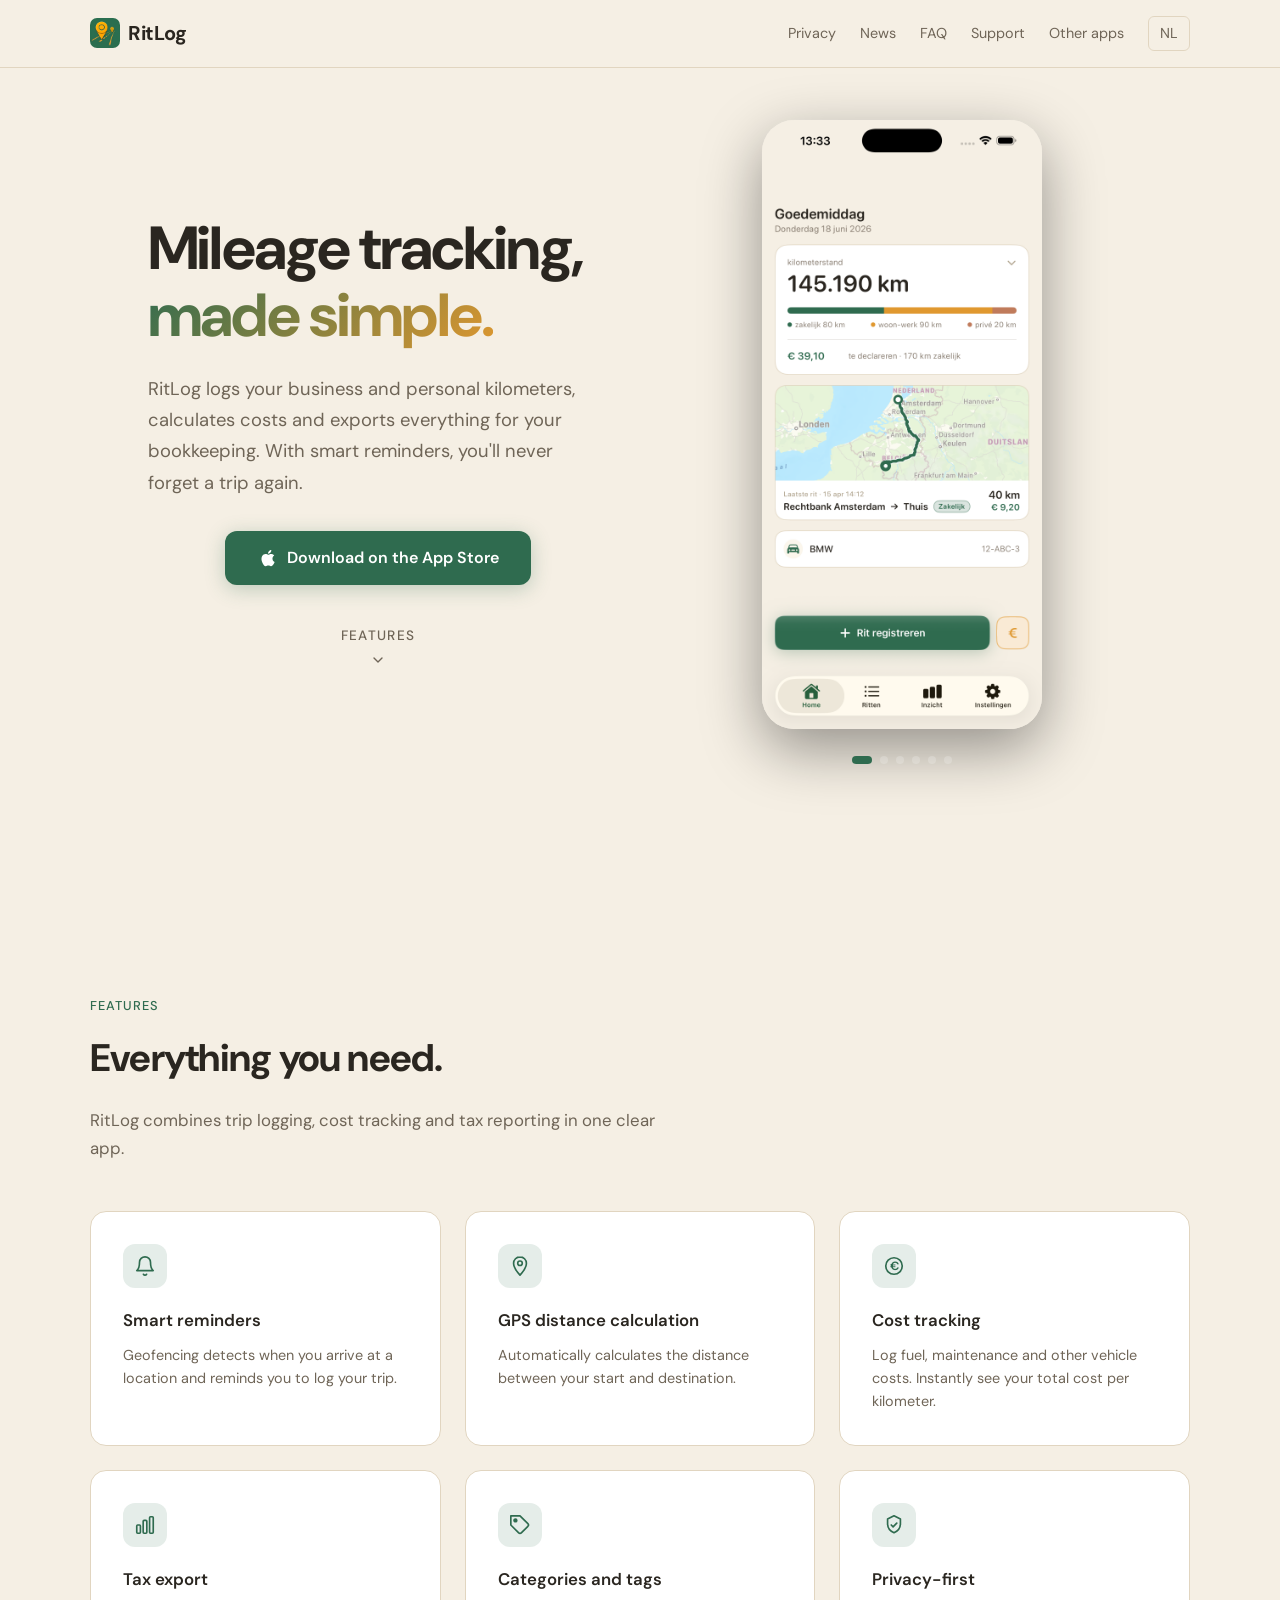
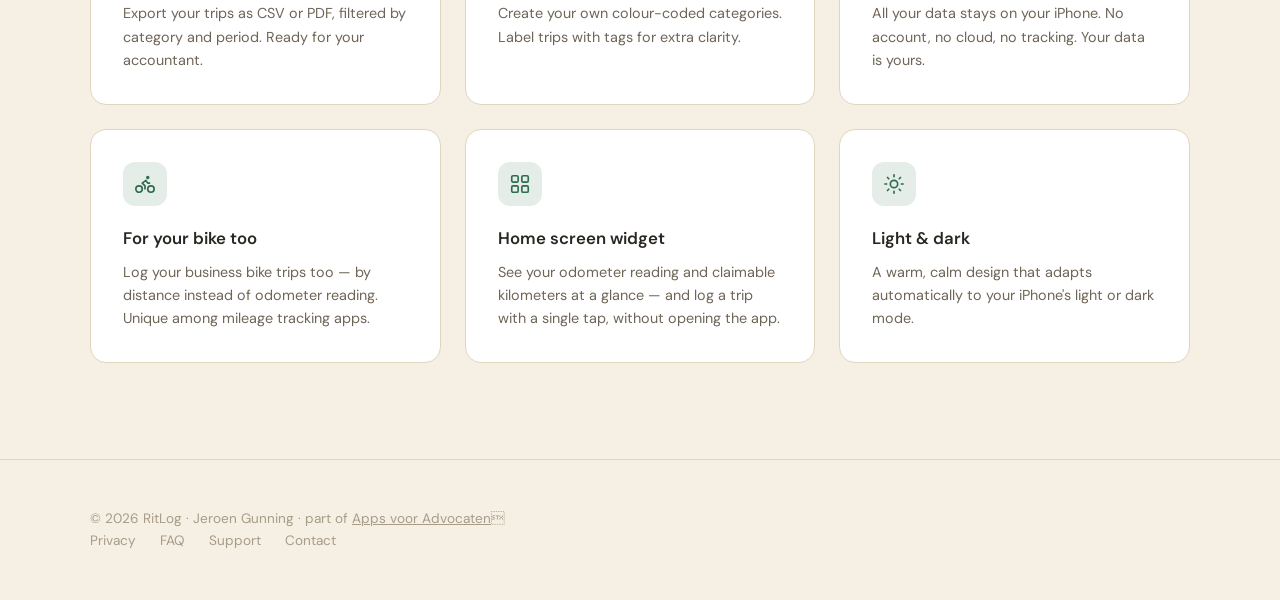
==== en/index.html @ e397e5da "nieuw" ====
<!DOCTYPE html>
<html lang="en">
<head>
  <meta charset="UTF-8">
  <meta name="viewport" content="width=device-width, initial-scale=1.0">
  <title>RitLog — Mileage tracking for entrepreneurs</title>
  <meta name="description" content="RitLog is the smart iOS app for mileage tracking. Automatic reminders, GPS distance calculation, cost tracking and tax export for entrepreneurs.">
  <meta name="theme-color" content="#f5efe4">
  <link rel="canonical" href="https://ritlog.com/en/">
  <link rel="alternate" hreflang="nl" href="https://ritlog.com/">
  <link rel="alternate" hreflang="en" href="https://ritlog.com/en/">
  <link rel="alternate" hreflang="x-default" href="https://ritlog.com/">
  <link rel="icon" type="image/png" href="/icon.png?v=2">
  <link rel="apple-touch-icon" href="/icon.png?v=2">
  <link rel="preconnect" href="https://fonts.googleapis.com">
  <link rel="preconnect" href="https://fonts.gstatic.com" crossorigin>
  <link href="https://fonts.googleapis.com/css2?family=DM+Sans:ital,opsz,wght@0,9..40,300;0,9..40,400;0,9..40,500;0,9..40,600;0,9..40,700&family=JetBrains+Mono:wght@400&display=swap" rel="stylesheet">
  <style>
    *,*::before,*::after{margin:0;padding:0;box-sizing:border-box}
    :root{--bg:#f5efe4;--card:#ffffff;--card-h:#fbf6ec;--brd:#e1d5c0;--brd-g:#d4c5a8;--t1:#2a2620;--t2:#6f6557;--t3:#a89c88;--acc:#2f6b4f;--acc-g:rgba(47,107,79,0.28);--acc-s:rgba(47,107,79,0.12);--green:#2f6b4f;--pink:#c07b5b;--blue:#2f6b4f;--amber:#e0982f}
    html{scroll-behavior:smooth}
    body{font-family:'DM Sans',-apple-system,BlinkMacSystemFont,sans-serif;background:var(--bg);color:var(--t1);line-height:1.6;-webkit-font-smoothing:antialiased;overflow-x:hidden}
    @keyframes dr{0%,100%{transform:translate(0,0)}50%{transform:translate(40px,20px)}}
    nav{position:fixed;top:0;left:0;right:0;z-index:100;padding:1rem 2rem;background:rgba(245,239,228,0.85);backdrop-filter:blur(20px);-webkit-backdrop-filter:blur(20px);border-bottom:1px solid var(--brd)}
    .ni{max-width:1100px;margin:0 auto;display:flex;align-items:center;justify-content:space-between}
    .nl{font-size:1.25rem;font-weight:700;letter-spacing:-0.02em;color:var(--t1);text-decoration:none;display:flex;align-items:center;gap:0.5rem;cursor:pointer}
    .li{width:32px;height:32px;background:linear-gradient(135deg,var(--acc),var(--amber));border-radius:8px;display:flex;align-items:center;justify-content:center;font-size:0.85rem}
    .nk{display:flex;gap:1.5rem;align-items:center}
    .nk a{color:var(--t2);text-decoration:none;font-size:0.9rem;font-weight:400;transition:color 0.2s;cursor:pointer}
    .nk a:hover{color:var(--t1)}
    .lb{color:var(--t3);font-size:0.8rem;cursor:pointer;padding:0.3rem 0.7rem;border:1px solid var(--brd);border-radius:6px;transition:all 0.2s;background:transparent;font-family:inherit}
    .lb:hover{color:var(--t2);border-color:var(--brd-g)}
    section{padding:6rem 2rem}.con{max-width:1100px;margin:0 auto}
    .hero{min-height:100vh;display:flex;align-items:center;padding-top:5rem}
    .hc{display:grid;grid-template-columns:1fr 1fr;gap:4rem;align-items:center}
    .ht{max-width:540px}

    .hero h1{font-size:clamp(2.5rem,5vw,3.8rem);font-weight:700;letter-spacing:-0.03em;line-height:1.1;margin-bottom:1.5rem}
    .hero h1 span{background:linear-gradient(135deg,var(--acc),var(--amber));-webkit-background-clip:text;-webkit-text-fill-color:transparent;background-clip:text}
    .hero p{font-size:1.15rem;color:var(--t2);line-height:1.7;margin-bottom:2rem;max-width:460px}
    .cta{display:inline-flex;align-items:center;gap:0.6rem;padding:0.9rem 2rem;background:var(--blue);color:white;text-decoration:none;border-radius:12px;font-weight:600;font-size:1rem;transition:all 0.3s ease;box-shadow:0 4px 20px rgba(47,107,79,0.28)}
    .cta:hover{transform:translateY(-2px);box-shadow:0 8px 30px rgba(47,107,79,0.32)}
    .hv{display:flex;justify-content:center;align-items:center}
    .pm{width:280px;height:560px;background:linear-gradient(145deg,#3a352e,#211f1c);border-radius:40px;border:2px solid var(--brd-g);padding:12px;position:relative;box-shadow:0 20px 60px rgba(0,0,0,0.4),0 0 0 1px rgba(255,255,255,0.08),inset 0 1px 0 rgba(255,255,255,0.08)}
    .ps{width:100%;height:100%;background:linear-gradient(180deg,#f5efe4 0%,#fbf6ec 50%,#f5efe4 100%);border-radius:30px;overflow:hidden;display:flex;flex-direction:column;padding:2.5rem 1.2rem 1.2rem}
    .pn{position:absolute;top:12px;left:50%;transform:translateX(-50%);width:100px;height:28px;background:#000;border-radius:0 0 16px 16px;z-index:2}
    .mh{text-align:center;margin-bottom:1.2rem}.mh h3{font-size:1.1rem;font-weight:600;margin-bottom:0.2rem}.mh p{font-size:0.65rem;color:var(--t3)}
    .msr{display:grid;grid-template-columns:1fr 1fr;gap:0.5rem;margin-bottom:0.8rem}
    .ms{background:var(--card);border:1px solid var(--brd);border-radius:12px;padding:0.7rem;text-align:center}
    .ms .v{font-size:1.1rem;font-weight:700;color:var(--acc)}.ms .l{font-size:0.55rem;color:var(--t3);text-transform:uppercase;letter-spacing:0.05em}
    .mt{background:var(--card);border:1px solid var(--brd);border-radius:12px;padding:0.7rem;margin-bottom:0.5rem}
    .mr{display:flex;align-items:center;gap:0.5rem;margin-bottom:0.3rem}
    .md{width:6px;height:6px;border-radius:50%;background:var(--green);flex-shrink:0}.md.ho{background:transparent;border:1.5px solid var(--pink)}
    .mn{font-size:0.72rem;font-weight:500}.mm{font-size:0.58rem;color:var(--t3);padding-left:1rem}
    .tb{margin-top:auto;display:flex;justify-content:space-around;padding:0.6rem 0 0.2rem;border-top:1px solid var(--brd)}
    .ta{font-size:0.5rem;color:var(--t3);text-align:center}.ta.ac{color:var(--acc)}
    .ti{width:18px;height:18px;margin:0 auto 2px;border-radius:4px;background:var(--brd)}.ta.ac .ti{background:var(--acc-s)}
    .fg{display:grid;grid-template-columns:repeat(3,1fr);gap:1.5rem;margin-top:3rem}
    .fc{background:var(--card);border:1px solid var(--brd);border-radius:16px;padding:2rem;transition:all 0.3s ease}
    .fc:hover{background:var(--card-h);border-color:var(--brd-g);transform:translateY(-2px)}
    .fi{width:44px;height:44px;border-radius:12px;background:var(--acc-s);display:flex;align-items:center;justify-content:center;font-size:1.3rem;margin-bottom:1.2rem}
    .fc h3{font-size:1.05rem;font-weight:600;margin-bottom:0.6rem}.fc p{font-size:0.9rem;color:var(--t2);line-height:1.6}
    .sl{font-size:0.8rem;font-weight:500;color:var(--acc);text-transform:uppercase;letter-spacing:0.08em;margin-bottom:0.75rem}
    .st{font-size:clamp(1.8rem,3vw,2.4rem);font-weight:700;letter-spacing:-0.02em;margin-bottom:1rem}
    .sd{font-size:1.05rem;color:var(--t2);max-width:600px;line-height:1.7}
    .stp{display:grid;grid-template-columns:repeat(3,1fr);gap:2rem;margin-top:3rem}
    .sp{text-align:center;padding:2rem}
    .sn{font-family:'JetBrains Mono',monospace;font-size:3rem;font-weight:400;color:var(--acc);opacity:0.3;margin-bottom:1rem}
    .sp h3{font-size:1.1rem;font-weight:600;margin-bottom:0.5rem}.sp p{font-size:0.9rem;color:var(--t2);line-height:1.6}
    .lp{padding-top:8rem}.lc{max-width:720px;margin:0 auto}
    .lc h1{font-size:2rem;font-weight:700;margin-bottom:0.5rem;letter-spacing:-0.02em}
    .lc .lu{font-size:0.85rem;color:var(--t3);margin-bottom:2.5rem}
    .lc h2{font-size:1.2rem;font-weight:600;margin-top:2.5rem;margin-bottom:0.75rem}
    .lc h3{font-size:1.05rem;font-weight:600;margin-top:1.5rem;margin-bottom:0.5rem;color:var(--t1)}
    .lc p,.lc li{font-size:0.95rem;color:var(--t2);line-height:1.75;margin-bottom:0.75rem}
    .lc ul{list-style:none;padding-left:0}.lc ul li::before{content:'—';color:var(--acc);margin-right:0.6rem}
    .lc a{color:var(--acc);text-decoration:none;cursor:pointer}.lc a:hover{text-decoration:underline}
    .sc{background:var(--card);border:1px solid var(--brd);border-radius:16px;padding:2.5rem;max-width:600px;margin-top:2rem}
    .sc a{color:var(--acc);text-decoration:none;font-weight:500}.sc a:hover{text-decoration:underline}
    footer{padding:3rem 2rem;border-top:1px solid var(--brd)}
    .fti{max-width:1100px;margin:0 auto;display:flex;justify-content:space-between;align-items:center}
    .ftl{font-size:0.85rem;color:var(--t3)}
    .fk{display:flex;gap:1.5rem}.fk a{font-size:0.85rem;color:var(--t3);text-decoration:none;transition:color 0.2s;cursor:pointer}.fk a:hover{color:var(--t2)}
    .pg{display:none}.pg.ac{display:block}
    .faq-section{margin-top:1.5rem}
    .faq-section h2{font-size:1.1rem;font-weight:600;margin-top:2rem;margin-bottom:0.5rem;color:var(--acc);padding-bottom:0.3rem;border-bottom:1px solid var(--brd)}
    .faq-item{border-bottom:1px solid var(--brd)}
    .faq-q{display:flex;justify-content:space-between;align-items:center;padding:0.9rem 0;cursor:pointer;font-size:0.95rem;font-weight:500;color:var(--t1);gap:1rem}
    .faq-q:hover{color:var(--acc)}
    .faq-q::after{content:'+';font-size:1.2rem;color:var(--t3);flex-shrink:0;transition:transform 0.2s}
    .faq-item.open .faq-q::after{content:'−'}
    .faq-a{max-height:0;overflow:hidden;transition:max-height 0.3s ease}
    .faq-item.open .faq-a{max-height:500px}
    .faq-a p{font-size:0.9rem;color:var(--t2);line-height:1.7;padding:0 0 0.9rem 0;margin:0}
    .cta-wrap{display:flex;flex-direction:column;align-items:center}
    .scroll-hint{display:flex;flex-direction:column;align-items:center;gap:0.3rem;margin-top:2.5rem;cursor:pointer;animation:hintFade 2.5s ease-in-out infinite;color:var(--t2);transition:color 0.2s}
    .scroll-hint:hover{color:var(--t2)}
    .scroll-hint-text{font-size:0.85rem;font-weight:500;letter-spacing:0.1em;text-transform:uppercase}
    .scroll-hint-arrow{animation:bounce 2s ease-in-out infinite}
    @keyframes hintFade{0%,100%{opacity:0.5}50%{opacity:1}}
    @keyframes bounce{0%,100%{transform:translateY(0)}50%{transform:translateY(4px)}}
    .carousel{position:relative;display:flex;flex-direction:column;align-items:center}
    .car-slide{display:none}
    .car-slide.car-active{display:block}
    .screen-img{width:280px;height:auto;border-radius:32px;box-shadow:0 20px 60px rgba(0,0,0,0.4),0 0 0 1px rgba(255,255,255,0.08)}
    .car-dots{display:flex;gap:0.5rem;margin-top:1.2rem;justify-content:center}
    .car-dot{width:8px;height:8px;border-radius:50%;background:rgba(255,255,255,0.2);cursor:pointer;transition:all 0.2s}
    .car-dot.car-dot-active{background:var(--blue);width:20px;border-radius:4px}
    @media(max-width:768px){.hc{grid-template-columns:1fr;gap:3rem;text-align:center}.hero p{margin-left:auto;margin-right:auto}.fg{grid-template-columns:1fr}.stp{grid-template-columns:1fr;gap:1rem}.nk{gap:1rem}.nk a{font-size:0.8rem}.fti{flex-direction:column;gap:1rem;text-align:center}section{padding:4rem 1.5rem}.screen-img{width:240px}}
    @media(max-width:480px){.nk{gap:0.7rem}.screen-img{width:200px}}
  </style>
<style id="nav-mobile">@media(max-width:600px){nav{padding:0.7rem 1rem}.ni{flex-direction:column;gap:0.45rem}.nk{flex-wrap:wrap;justify-content:center;gap:0.35rem 0.9rem}.nk a{white-space:nowrap;font-size:0.82rem}.hero{padding-top:9.5rem}.lp{padding-top:9.5rem}}</style>
</head>
<body>

<nav><div class="ni">
  <a class="nl" href="/en/"><img src="/icon.png" alt="" style="width:30px;height:30px;border-radius:7px"><span>RitLog</span></a>
  <div class="nk">
    <a href="/en/privacy.html">Privacy</a>
    <a href="/en/news.html">News</a><a href="/en/faq.html">FAQ</a>
    <a href="/en/support.html">Support</a>
    <a href="https://appsvooradvocaten.nl/en/">Other apps</a>
    <a class="lb" href="/">NL</a>
  </div>
</div></nav>

<!-- HOME -->
<div id="page-home" class="pg ac">
<section class="hero"><div class="con"><div class="hc">
  <div class="ht">
    <h1 id="i-h1">Mileage tracking,<br><span>made simple.</span></h1>
    <p id="i-hp">RitLog logs your business and personal kilometers, calculates costs and exports everything for your bookkeeping. With smart reminders, you'll never forget a trip again.</p>
    <div class="cta-wrap"><a href="https://apps.apple.com/nl/app/ritlog/id6759204586" class="cta">
      <svg width="20" height="20" viewBox="0 0 20 20" fill="currentColor"><path d="M15.48 10.62c-.02-2.03 1.66-3.01 1.74-3.06-0.95-1.39-2.43-1.58-2.95-1.6-1.26-.13-2.45.74-3.09.74-.64 0-1.62-.72-2.66-.7-1.37.02-2.63.8-3.34 2.02-1.42 2.47-.36 6.13 1.02 8.14.68.98 1.48 2.08 2.54 2.04 1.02-.04 1.4-.66 2.63-.66 1.23 0 1.58.66 2.65.64 1.1-.02 1.79-.99 2.46-1.98.78-1.13 1.09-2.23 1.11-2.29-.02-.01-2.13-.82-2.15-3.25zM13.46 4.51c.56-.68.94-1.63.84-2.57-.81.03-1.79.54-2.37 1.22-.52.6-.98 1.56-.86 2.48.91.07 1.83-.46 2.39-1.13z"/></svg>
      <span id="i-cta">Download on the App Store</span>
    </a>
    <div class="scroll-hint" onclick="document.getElementById('features').scrollIntoView({behavior:'smooth'})">
      <span class="scroll-hint-text">Features</span>
      <svg class="scroll-hint-arrow" width="16" height="16" viewBox="0 0 24 24" fill="none" stroke="currentColor" stroke-width="2" stroke-linecap="round" stroke-linejoin="round"><path d="M6 9l6 6 6-6"/></svg>
    </div></div>
  </div>
  <div class="hv">
    <div class="carousel">
      <div class="car-slide car-active" data-slide="0">
        <img src="/home.png" alt="RitLog Home" class="screen-img">
      </div>
      <div class="car-slide" data-slide="1">
        <img src="/ritten.png" alt="RitLog Trips" class="screen-img">
      </div>
      <div class="car-slide" data-slide="2">
        <img src="/statistieken.png" alt="RitLog Insights" class="screen-img">
      </div>
            <div class="car-slide" data-slide="3">
        <img src="/instellingen.png" alt="RitLog Settings" class="screen-img">
      </div>
      <div class="car-slide" data-slide="4">
        <img src="/ritregistratie.png" alt="RitLog Log a trip" class="screen-img">
      </div>
      <div class="car-slide" data-slide="5">
        <img src="/dark.png" alt="RitLog Dark mode" class="screen-img">
      </div>
      <div class="car-dots">
        <div class="car-dot car-dot-active" onclick="showSlide(0)"></div>
        <div class="car-dot" onclick="showSlide(1)"></div>
        <div class="car-dot" onclick="showSlide(2)"></div>
        <div class="car-dot" onclick="showSlide(3)"></div>
        <div class="car-dot" onclick="showSlide(4)"></div>
        <div class="car-dot" onclick="showSlide(5)"></div>
      </div>
    </div>
  </div>
</div>
</div></section>

<section id="features"><div class="con">
  <div class="sl" id="i-fl">Features</div>
  <h2 class="st" id="i-ft">Everything you need.</h2>
  <p class="sd" id="i-fd">RitLog combines trip logging, cost tracking and tax reporting in one clear app.</p>
  <div class="fg">
    <div class="fc"><div class="fi"><svg width="22" height="22" viewBox="0 0 24 24" fill="none" stroke="#2f6b4f" stroke-width="1.8" stroke-linecap="round" stroke-linejoin="round"><path d="M18 8A6 6 0 006 8c0 7-3 9-3 9h18s-3-2-3-9"/><path d="M13.73 21a2 2 0 01-3.46 0"/></svg></div><h3 id="i-f1t">Smart reminders</h3><p id="i-f1d">Geofencing detects when you arrive at a location and reminds you to log your trip.</p></div>
    <div class="fc"><div class="fi"><svg width="22" height="22" viewBox="0 0 24 24" fill="none" stroke="#2f6b4f" stroke-width="1.8" stroke-linecap="round" stroke-linejoin="round"><path d="M12 2C8.13 2 5 5.13 5 9c0 5.25 7 13 7 13s7-7.75 7-13c0-3.87-3.13-7-7-7z"/><circle cx="12" cy="9" r="2.5"/></svg></div><h3 id="i-f2t">GPS distance calculation</h3><p id="i-f2d">Automatically calculates the distance between your start and destination.</p></div>
    <div class="fc"><div class="fi"><svg width="22" height="22" viewBox="0 0 24 24" fill="none" stroke="#2f6b4f" stroke-width="1.8" stroke-linecap="round" stroke-linejoin="round"><circle cx="12" cy="12" r="9"/><text x="12" y="16.5" text-anchor="middle" font-family="DM Sans, sans-serif" font-size="13" font-weight="600" fill="#2f6b4f" stroke="none">€</text></svg></div><h3 id="i-f3t">Cost tracking</h3><p id="i-f3d">Log fuel, maintenance and other vehicle costs. Instantly see your total cost per kilometer.</p></div>
    <div class="fc"><div class="fi"><svg width="22" height="22" viewBox="0 0 24 24" fill="none" stroke="#2f6b4f" stroke-width="1.8" stroke-linecap="round" stroke-linejoin="round"><rect x="3" y="12" width="4" height="9" rx="1"/><rect x="10" y="7" width="4" height="14" rx="1"/><rect x="17" y="3" width="4" height="18" rx="1"/></svg></div><h3 id="i-f4t">Tax export</h3><p id="i-f4d">Export your trips as CSV or PDF, filtered by category and period. Ready for your accountant.</p></div>
    <div class="fc"><div class="fi"><svg width="22" height="22" viewBox="0 0 24 24" fill="none" stroke="#2f6b4f" stroke-width="1.8" stroke-linecap="round" stroke-linejoin="round"><path d="M20.59 13.41l-7.17 7.17a2 2 0 01-2.83 0L2 12V2h10l8.59 8.59a2 2 0 010 2.82z"/><circle cx="7" cy="7" r="1.5" fill="#2f6b4f"/></svg></div><h3 id="i-f5t">Categories and tags</h3><p id="i-f5d">Create your own colour-coded categories. Label trips with tags for extra clarity.</p></div>
    <div class="fc"><div class="fi"><svg width="22" height="22" viewBox="0 0 24 24" fill="none" stroke="#2f6b4f" stroke-width="1.8" stroke-linecap="round" stroke-linejoin="round"><path d="M12 2l7 3.5v5c0 5-3.5 8.5-7 10-3.5-1.5-7-5-7-10v-5L12 2z"/><path d="M9 12l2 2 4-4"/></svg></div><h3 id="i-f6t">Privacy-first</h3><p id="i-f6d">All your data stays on your iPhone. No account, no cloud, no tracking. Your data is yours.</p></div><div class="fc"><div class="fi"><svg width="22" height="22" viewBox="0 0 24 24" fill="none" stroke="#2f6b4f" stroke-width="1.8" stroke-linecap="round" stroke-linejoin="round"><circle cx="18.5" cy="17.5" r="3.5"/><circle cx="5.5" cy="17.5" r="3.5"/><circle cx="15" cy="5" r="1"/><path d="M12 17.5V14l-3-3 4-3 2 3h2"/></svg></div><h3 id="i-f7t">For your bike too</h3><p id="i-f7d">Log your business bike trips too — by distance instead of odometer reading. Unique among mileage tracking apps.</p></div><div class="fc"><div class="fi"><svg width="22" height="22" viewBox="0 0 24 24" fill="none" stroke="#2f6b4f" stroke-width="1.8" stroke-linecap="round" stroke-linejoin="round"><rect x="3" y="3" width="7" height="7" rx="1.5"/><rect x="14" y="3" width="7" height="7" rx="1.5"/><rect x="3" y="14" width="7" height="7" rx="1.5"/><rect x="14" y="14" width="7" height="7" rx="1.5"/></svg></div><h3 id="i-f8t">Home screen widget</h3><p id="i-f8d">See your odometer reading and claimable kilometers at a glance — and log a trip with a single tap, without opening the app.</p></div><div class="fc"><div class="fi"><svg width="22" height="22" viewBox="0 0 24 24" fill="none" stroke="#2f6b4f" stroke-width="1.8" stroke-linecap="round" stroke-linejoin="round"><circle cx="12" cy="12" r="4"/><path d="M12 2v2M12 20v2M4.9 4.9l1.4 1.4M17.7 17.7l1.4 1.4M2 12h2M20 12h2M4.9 19.1l1.4-1.4M17.7 6.3l1.4-1.4"/></svg></div><h3 id="i-f9t">Light &amp; dark</h3><p id="i-f9d">A warm, calm design that adapts automatically to your iPhone's light or dark mode.</p></div>
  </div>
</div></section>

</div>

<!-- PRIVACY -->
<div id="page-privacy" class="pg">
<section class="lp"><div class="con"><div class="lc" id="priv-content"><h1>RitLog Privacy Policy</h1><p class="lu">Last updated: 11 April 2026</p><h2>Introduction</h2><p>RitLog is an iOS app for trip logging and vehicle cost management. We take our users' privacy seriously. This privacy policy explains which data the app processes and how it is handled.</p><h2>Which data does RitLog process?</h2><p>RitLog processes the following data that you enter yourself:</p><ul><li>Trip data (date, start and destination, distance, category)</li><li>Vehicle data (make, license plate, odometer reading)</li><li>Fuel and other vehicle costs</li><li>Saved locations (name, address, optionally coordinates)</li></ul><h2>Location data</h2><p>With your permission, RitLog can use the location services on your device for:</p><ul><li><strong>GPS distance calculation</strong> between your start and destination</li><li><strong>Location suggestions</strong> when logging a trip</li><li><strong>Arrival notifications</strong> (geofencing) to remind you to log a trip</li></ul><p>Location data is processed solely on your device and is never sent to external servers.</p><h2>Motion data</h2><p>With your permission, RitLog can use the motion sensors (CoreMotion) to determine whether you are travelling by car, bike or on foot. This is used solely to avoid unnecessary reminders when you are not driving. This data is not stored and not shared.</p><h2>Where is your data stored?</h2><p>All data is stored <strong>solely on your device</strong>. RitLog has no servers and sends no data to external parties.</p><h2>Export and backup</h2><p>RitLog lets you export your data as a CSV or PDF file. You decide where you save these files (for example in iCloud, by email, or any other storage service you choose). RitLog has no access to or control over where you store your exports.</p><h2>Third-party data</h2><p>RitLog does not use:</p><ul><li>Analytics services or tracking</li><li>Advertising networks</li><li>External login services</li><li>RitLog servers or cloud services</li></ul><h2>Importing contact details</h2><p>RitLog offers the option to import address details from your contacts as a location. This happens solely on your device. Contact details are not copied, stored outside the app, or shared with third parties.</p><h2>Your rights</h2><p>Because all data stays on your device, you have full control:</p><ul><li>You can view all your data within the app</li><li>You can edit or delete data</li><li>Deleting the app permanently removes all data</li></ul><h2>Children</h2><p>RitLog is not aimed at children under 16 and does not knowingly collect data from children.</p><h2>Changes</h2><p>This privacy policy may be updated. Changes will be published on this page with a revised date.</p><h2>Contact</h2><p>Do you have questions about this privacy policy? Get in touch with us at:<br><strong>Email:</strong> <a href="mailto:support@ritlog.com">support@ritlog.com</a><br><strong>Website:</strong> <a href="https://ritlog.com">ritlog.com</a></p></div></div></section>
</div>

<!-- FAQ -->
<div id="page-faq" class="pg">
<section class="lp"><div class="con"><div class="lc" id="faq-content"><h1>Frequently asked questions</h1><p class="lu">RitLog — Everything you want to know</p><div class="faq-section"><h2>Trips</h2><div class="faq-item" onclick="this.classList.toggle('open')"><div class="faq-q">How do I log a trip?</div><div class="faq-a"><p>Tap the "Log trip" button at the bottom of the screen. Enter the start and destination, distance and category. Where possible, RitLog fills in details automatically based on earlier trips.</p></div></div><div class="faq-item" onclick="this.classList.toggle('open')"><div class="faq-q">Can I still edit a trip I entered earlier?</div><div class="faq-a"><p>Yes. Tap a trip in the overview to edit it. You can change all details, including locations, distance, category and driving times.</p></div></div><div class="faq-item" onclick="this.classList.toggle('open')"><div class="faq-q">What are categories and how do I use them?</div><div class="faq-a"><p>Categories let you mark whether a trip is business or personal, or any other category you choose. You can create your own categories, name them and assign a colour. This makes it easy to filter and export your trips.</p></div></div><div class="faq-item" onclick="this.classList.toggle('open')"><div class="faq-q">What does the automatic category suggestion do?</div><div class="faq-a"><p>RitLog learns from your trip history. If you drive the same route with the same category more often, that category is suggested automatically for a new trip on the same route.</p></div></div><div class="faq-item" onclick="this.classList.toggle('open')"><div class="faq-q">What does the orange warning on a trip card mean?</div><div class="faq-a"><p>It indicates that the odometer reading for this trip doesn't match the previous trip. This makes it easy to spot missing trips.</p></div></div><div class="faq-item" onclick="this.classList.toggle('open')"><div class="faq-q">How do the driving times work?</div><div class="faq-a"><p>You can enter a departure and arrival time for a trip. If you change the arrival time, the departure time is recalculated automatically based on the estimated travel time, and vice versa.</p></div></div><div class="faq-item" onclick="this.classList.toggle('open')"><div class="faq-q">Can I filter trips by category or period?</div><div class="faq-a"><p>Yes. In the trip overview you can filter by category and time period. The filters reset automatically when you switch to another tab.</p></div></div></div><div class="faq-section"><h2>Locations</h2><div class="faq-item" onclick="this.classList.toggle('open')"><div class="faq-q">How do I add a location?</div><div class="faq-a"><p>Go to Locations in the settings and tap the plus button. You can enter a name, address and category. RitLog uses these locations to fill in trips faster.</p></div></div><div class="faq-item" onclick="this.classList.toggle('open')"><div class="faq-q">Can I import locations from my contacts?</div><div class="faq-a"><p>Yes. Using the import feature you can bring addresses from your contacts into RitLog as locations.</p></div></div><div class="faq-item" onclick="this.classList.toggle('open')"><div class="faq-q">What are location categories for?</div><div class="faq-a"><p>Location categories help you organise your locations (e.g. "Client", "Office"). They are also used for automatic suggestions when logging trips.</p></div></div></div><div class="faq-section"><h2>Trip logging reminders</h2><div class="faq-item" onclick="this.classList.toggle('open')"><div class="faq-q">What are trip logging reminders?</div><div class="faq-a"><p>RitLog can send you a reminder to log a trip when you arrive at or leave a saved location. This works automatically in the background.</p></div></div><div class="faq-item" onclick="this.classList.toggle('open')"><div class="faq-q">How reliable are the reminders?</div><div class="faq-a"><p>The reminders work based on your GPS location. Because GPS isn't always 100% accurate, you may sometimes get a reminder while just driving past, or no reminder on arrival. In practice it works well in most cases, but it isn't flawless.</p></div></div><div class="faq-item" onclick="this.classList.toggle('open')"><div class="faq-q">Do I get a reminder if I cycle or walk?</div><div class="faq-a"><p>No. RitLog tries to detect whether you're cycling or walking and won't send a reminder in that case. This works in most situations, but isn't always guaranteed.</p></div></div><div class="faq-item" onclick="this.classList.toggle('open')"><div class="faq-q">How often do I get a reminder for the same location?</div><div class="faq-a"><p>At most once every 12 hours per location. If you've already logged a trip for that location, you won't get another reminder.</p></div></div></div><div class="faq-section"><h2>Costs</h2><div class="faq-item" onclick="this.classList.toggle('open')"><div class="faq-q">Which costs can I log?</div><div class="faq-a"><p>You can log refuelling (or charging for electric cars) and other vehicle costs. For other costs you can choose your own label, such as "Insurance", "Maintenance" or "Road tax".</p></div></div><div class="faq-item" onclick="this.classList.toggle('open')"><div class="faq-q">How do I log a refuel?</div><div class="faq-a"><p>Tap the euro button at the bottom of the screen and choose "Refuel". Enter the amount and date. For an electric car, the "Filled up completely" option is hidden automatically.</p></div></div><div class="faq-item" onclick="this.classList.toggle('open')"><div class="faq-q">Can I edit or delete costs afterwards?</div><div class="faq-a"><p>Yes. Go to the cost overview (reachable via the cost row on the home screen). Tap a cost entry to edit it, or swipe left to delete it.</p></div></div><div class="faq-item" onclick="this.classList.toggle('open')"><div class="faq-q">Can I choose which costs I see in the overview?</div><div class="faq-a"><p>Yes. In the settings you can choose whether to see all costs, or only refuelling/charging. This carries through to the home screen, the statistics and the PDF export.</p></div></div></div><div class="faq-section"><h2>Odometer</h2><div class="faq-item" onclick="this.classList.toggle('open')"><div class="faq-q">How does odometer logging work?</div><div class="faq-a"><p>For each trip you can enter the odometer reading. RitLog suggests one automatically based on your previous trip. If the reading doesn't match, you'll get a warning.</p></div></div><div class="faq-item" onclick="this.classList.toggle('open')"><div class="faq-q">Do I always have to enter the odometer reading?</div><div class="faq-a"><p>No, it's optional. But it helps keep accurate records and makes it easier to spot missing trips.</p></div></div></div><div class="faq-section"><h2>Mileage allowance</h2><div class="faq-item" onclick="this.classList.toggle('open')"><div class="faq-q">How does the mileage allowance work?</div><div class="faq-a"><p>You set a rate per kilometer in the settings. RitLog automatically calculates the allowance per trip and shows the total in the statistics and exports.</p></div></div></div><div class="faq-section"><h2>Work schedule</h2><div class="faq-item" onclick="this.classList.toggle('open')"><div class="faq-q">What does the work schedule do?</div><div class="faq-a"><p>You can set your working days and hours. RitLog uses this to automatically suggest a category for new trips. If you drive during working hours, "Business" is suggested, for example.</p></div></div></div><div class="faq-section"><h2>Statistics</h2><div class="faq-item" onclick="this.classList.toggle('open')"><div class="faq-q">Which statistics does RitLog offer?</div><div class="faq-a"><p>The statistics screen shows an overview with a breakdown per category (including number of trips), highlights, trips per weekday, kilometers per month, mileage allowance and vehicle costs. The display adapts based on your cost setting.</p></div></div></div><div class="faq-section"><h2>Export and backup</h2><div class="faq-item" onclick="this.classList.toggle('open')"><div class="faq-q">Which formats can I export in?</div><div class="faq-a"><p>You can export your trips as a CSV file (for spreadsheets) or as a PDF report. The PDF matches exactly what you see in the statistics.</p></div></div><div class="faq-item" onclick="this.classList.toggle('open')"><div class="faq-q">Can I filter what I export?</div><div class="faq-a"><p>Yes. When exporting you can filter by category, period and labels. That way you export exactly the data you need, for example for your accountant.</p></div></div><div class="faq-item" onclick="this.classList.toggle('open')"><div class="faq-q">How does the automatic backup work?</div><div class="faq-a"><p>RitLog automatically creates a backup of your trips as a CSV file every quarter. This file is kept on your device.</p></div></div><div class="faq-item" onclick="this.classList.toggle('open')"><div class="faq-q">Can I set a reminder to export?</div><div class="faq-a"><p>Yes. In the settings you can set a weekly or monthly reminder to export your trips.</p></div></div></div><div class="faq-section"><h2>Vehicle</h2><div class="faq-item" onclick="this.classList.toggle('open')"><div class="faq-q">Which vehicle details can I enter?</div><div class="faq-a"><p>You can set your vehicle's name, license plate and fuel type (petrol, diesel, LPG, electric or hybrid).</p></div></div></div><div class="faq-section"><h2>Settings and other</h2><div class="faq-item" onclick="this.classList.toggle('open')"><div class="faq-q">How does onboarding work?</div><div class="faq-a"><p>When you first use the app you go through three short steps: a welcome screen, adding your first locations, and setting up automatic reminders. You can also skip these steps.</p></div></div><div class="faq-item" onclick="this.classList.toggle('open')"><div class="faq-q">Is RitLog available for Android?</div><div class="faq-a"><p>No, RitLog is currently only available for iPhone (iOS).</p></div></div><div class="faq-item" onclick="this.classList.toggle('open')"><div class="faq-q">Is my data shared with third parties?</div><div class="faq-a"><p>No. All your data is stored locally on your iPhone. Read our <a href="/en/privacy.html">privacy policy</a> for more information.</p></div></div></div></div></div></section>
</div>

<!-- SUPPORT -->
<div id="page-support" class="pg">
<section class="lp"><div class="con"><div class="lc">
  <h1 id="i-supt">Support</h1>
  <p class="lu" id="i-subs">Need help with RitLog? We're happy to help.</p>
  <div class="sc">
    <h2 style="margin-top:0" id="i-supc">Contact</h2>
    <p id="i-supd">Have a question, problem or suggestion? Send an email to:</p>
    <p><a href="mailto:support@ritlog.com" style="font-size:1.1rem">support@ritlog.com</a></p>
    <p id="i-supr">We aim to respond within two business days.</p>
  </div>
  <h2 id="i-supa">See also</h2>
  <p><a href="/en/faq.html" id="i-supfl">Browse the frequently asked questions</a> — <span id="i-supfd">there you'll find answers to the most common questions about RitLog.</span></p>
</div></div></section>
</div>

<footer><div class="fti">
  <div class="ftl">&copy; 2026 RitLog · Jeroen Gunning · part of <a href="https://appsvooradvocaten.nl/en/" style="color:inherit;text-decoration:underline">Apps voor Advocaten</a>
  <div class="fk">
    <a href="/en/privacy.html">Privacy</a>
    <a href="/en/faq.html">FAQ</a>
    <a href="/en/support.html">Support</a>
    <a href="mailto:support@ritlog.com">Contact</a>
  </div>
</div></footer>

<script>
let lang='en';

const privNL=`<h1>RitLog Privacy Policy</h1><p class="lu">Last updated: 11 April 2026</p><h2>Introduction</h2><p>RitLog is an iOS app for trip logging and vehicle cost management. We take our users' privacy seriously. This privacy policy explains which data the app processes and how it is handled.</p><h2>Which data does RitLog process?</h2><p>RitLog processes the following data that you enter yourself:</p><ul><li>Trip data (date, start and destination, distance, category)</li><li>Vehicle data (make, license plate, odometer reading)</li><li>Fuel and other vehicle costs</li><li>Saved locations (name, address, optionally coordinates)</li></ul><h2>Location data</h2><p>With your permission, RitLog can use the location services on your device for:</p><ul><li><strong>GPS distance calculation</strong> between your start and destination</li><li><strong>Location suggestions</strong> when logging a trip</li><li><strong>Arrival notifications</strong> (geofencing) to remind you to log a trip</li></ul><p>Location data is processed solely on your device and is never sent to external servers.</p><h2>Motion data</h2><p>With your permission, RitLog can use the motion sensors (CoreMotion) to determine whether you are travelling by car, bike or on foot. This is used solely to avoid unnecessary reminders when you are not driving. This data is not stored and not shared.</p><h2>Where is your data stored?</h2><p>All data is stored <strong>solely on your device</strong>. RitLog has no servers and sends no data to external parties.</p><h2>Export and backup</h2><p>RitLog lets you export your data as a CSV or PDF file. You decide where you save these files (for example in iCloud, by email, or any other storage service you choose). RitLog has no access to or control over where you store your exports.</p><h2>Third-party data</h2><p>RitLog does not use:</p><ul><li>Analytics services or tracking</li><li>Advertising networks</li><li>External login services</li><li>RitLog servers or cloud services</li></ul><h2>Importing contact details</h2><p>RitLog offers the option to import address details from your contacts as a location. This happens solely on your device. Contact details are not copied, stored outside the app, or shared with third parties.</p><h2>Your rights</h2><p>Because all data stays on your device, you have full control:</p><ul><li>You can view all your data within the app</li><li>You can edit or delete data</li><li>Deleting the app permanently removes all data</li></ul><h2>Children</h2><p>RitLog is not aimed at children under 16 and does not knowingly collect data from children.</p><h2>Changes</h2><p>This privacy policy may be updated. Changes will be published on this page with a revised date.</p><h2>Contact</h2><p>Do you have questions about this privacy policy? Get in touch with us at:<br><strong>Email:</strong> <a href="mailto:support@ritlog.com">support@ritlog.com</a><br><strong>Website:</strong> <a href="https://ritlog.com">ritlog.com</a></p>`;

const faqNL=`<h1>Frequently asked questions</h1><p class="lu">RitLog — Everything you want to know</p><h2>Trips</h2><h3>How do I log a trip?</h3><p>Tap the "Log trip" button at the bottom of the screen. Enter the start and destination, distance and category. Where possible, RitLog fills in details automatically based on earlier trips.</p><h3>Can I still edit a trip I entered earlier?</h3><p>Yes. Tap a trip in the overview to edit it. You can change all details, including locations, distance, category and driving times.</p><h3>What are categories and how do I use them?</h3><p>Categories let you mark whether a trip is business or personal, or any other category you choose. You can create your own categories, name them and assign a colour. This makes it easy to filter and export your trips.</p><h3>What does the automatic category suggestion do?</h3><p>RitLog learns from your trip history. If you drive the same route with the same category more often, that category is suggested automatically for a new trip on the same route.</p><h3>What does the orange warning on a trip card mean?</h3><p>It indicates that the odometer reading for this trip doesn't match the previous trip. This makes it easy to spot missing trips.</p><h3>How do the driving times work?</h3><p>You can enter a departure and arrival time for a trip. If you change the arrival time, the departure time is recalculated automatically based on the estimated travel time, and vice versa.</p><h3>Can I filter trips by category or period?</h3><p>Yes. In the trip overview you can filter by category and time period. The filters reset automatically when you switch to another tab.</p><h2>Locations</h2><h3>How do I add a location?</h3><p>Go to Locations in the settings and tap the plus button. You can enter a name, address and category. RitLog uses these locations to fill in trips faster.</p><h3>Can I import locations from my contacts?</h3><p>Yes. Using the import feature you can bring addresses from your contacts into RitLog as locations.</p><h3>What are location categories for?</h3><p>Location categories help you organise your locations (e.g. "Client", "Office"). They are also used for automatic suggestions when logging trips.</p><h2>Trip logging reminders</h2><h3>What are trip logging reminders?</h3><p>RitLog can send you a reminder to log a trip when you arrive at or leave a saved location. This works automatically in the background.</p><h3>How reliable are the reminders?</h3><p>The reminders work based on your GPS location. Because GPS isn't always 100% accurate, you may sometimes get a reminder while just driving past, or no reminder on arrival. In practice it works well in most cases, but it isn't flawless.</p><h3>Do I get a reminder if I cycle or walk?</h3><p>No. RitLog tries to detect whether you're cycling or walking and won't send a reminder in that case. This works in most situations, but isn't always guaranteed.</p><h3>How often do I get a reminder for the same location?</h3><p>At most once every 12 hours per location. If you've already logged a trip for that location, you won't get another reminder.</p><h2>Costs</h2><h3>Which costs can I log?</h3><p>You can log refuelling (or charging for electric cars) and other vehicle costs. For other costs you can choose your own label, such as "Insurance", "Maintenance" or "Road tax".</p><h3>How do I log a refuel?</h3><p>Tap the euro button at the bottom of the screen and choose "Refuel". Enter the amount and date. For an electric car, the "Filled up completely" option is hidden automatically.</p><h3>Can I edit or delete costs afterwards?</h3><p>Yes. Go to the cost overview (reachable via the cost row on the home screen). Tap a cost entry to edit it, or swipe left to delete it.</p><h3>Can I choose which costs I see in the overview?</h3><p>Yes. In the settings you can choose whether to see all costs, or only refuelling/charging. This carries through to the home screen, the statistics and the PDF export.</p><h2>Odometer</h2><h3>How does odometer logging work?</h3><p>For each trip you can enter the odometer reading. RitLog suggests one automatically based on your previous trip. If the reading doesn't match, you'll get a warning.</p><h3>Do I always have to enter the odometer reading?</h3><p>No, it's optional. But it helps keep accurate records and makes it easier to spot missing trips.</p><h2>Mileage allowance</h2><h3>How does the mileage allowance work?</h3><p>You set a rate per kilometer in the settings. RitLog automatically calculates the allowance per trip and shows the total in the statistics and exports.</p><h2>Work schedule</h2><h3>What does the work schedule do?</h3><p>You can set your working days and hours. RitLog uses this to automatically suggest a category for new trips. If you drive during working hours, "Business" is suggested, for example.</p><h2>Statistics</h2><h3>Which statistics does RitLog offer?</h3><p>The statistics screen shows an overview with a breakdown per category (including number of trips), highlights, trips per weekday, kilometers per month, mileage allowance and vehicle costs. The display adapts based on your cost setting.</p><h2>Export and backup</h2><h3>Which formats can I export in?</h3><p>You can export your trips as a CSV file (for spreadsheets) or as a PDF report. The PDF matches exactly what you see in the statistics.</p><h3>Can I filter what I export?</h3><p>Yes. When exporting you can filter by category, period and labels. That way you export exactly the data you need, for example for your accountant.</p><h3>How does the automatic backup work?</h3><p>RitLog automatically creates a backup of your trips as a CSV file every quarter. This file is kept on your device.</p><h3>Can I set a reminder to export?</h3><p>Yes. In the settings you can set a weekly or monthly reminder to export your trips.</p><h2>Vehicle</h2><h3>Which vehicle details can I enter?</h3><p>You can set your vehicle's name, license plate and fuel type (petrol, diesel, LPG, electric or hybrid).</p><h3>Can I log bike trips too?</h3><p>Yes. Alongside car and motorbike, RitLog also supports the bike as a vehicle. Bike trips are logged by distance instead of by odometer reading — ideal for business trips by bike. This is unique among mileage tracking apps.</p><h2>Widget and display</h2><h3>Does RitLog have a widget?</h3><p>Yes. You can place a RitLog widget on your home screen or lock screen, in small, medium or large size. The widget shows your odometer reading and claimable kilometers, and with a single tap you open the screen to log a trip right away.</p><h3>Does RitLog support a light and dark mode?</h3><p>Yes. RitLog has a warm design in both light and dark. In the settings you choose Light, Dark or Automatic — the last of which follows your iPhone's mode automatically.</p><h2>Settings and other</h2><h3>How does onboarding work?</h3><p>When you first use the app you go through three short steps: a welcome screen, adding your first locations, and setting up automatic reminders. You can also skip these steps.</p><h3>Is RitLog available for Android?</h3><p>No, RitLog is currently only available for iPhone (iOS).</p><h3>Is my data shared with third parties?</h3><p>No. All your data is stored locally on your iPhone. Read our <a href="/en/privacy.html">privacy policy</a> for more information.</p>`;

const tx={
  nl:{'i-h1':'Mileage tracking,<br><span>made simple.</span>','i-hp':'RitLog logs your business and personal kilometers, calculates costs and exports everything for your bookkeeping. With smart reminders, you\'ll never forget a trip again.','i-cta':'Download on the App Store','i-gl':'See the app','i-gt':'Designed for clarity.','i-fl':'Features','i-ft':'Everything you need.','i-fd':'RitLog combines trip logging, cost tracking and tax reporting in one clear app.','i-f1t':'Smart reminders','i-f1d':'Geofencing detects when you arrive at a location and reminds you to log your trip.','i-f2t':'GPS distance calculation','i-f2d':'Automatically calculates the distance between your start and destination.','i-f3t':'Cost tracking','i-f3d':'Log fuel, maintenance and other vehicle costs. Instantly see your total cost per kilometer.','i-f4t':'Tax export','i-f4d':'Export your trips as CSV or PDF, filtered by category and period. Ready for your accountant.','i-f5t':'Categories and tags','i-f5d':'Create your own colour-coded categories. Label trips with tags for extra clarity.','i-f6t':'Privacy-first','i-f6d':'All your data stays on your iPhone. No account, no cloud, no tracking. Your data is yours.','i-hl':'How it works','i-ht2':'Done in three steps.','i-s1t':'Set up your locations','i-s1d':'Add your regular addresses — office, clients, home. Optionally import them straight from your contacts.','i-s2t':'Drive and log','i-s2d':'After you arrive, RitLog reminds you to record the trip. Choose start, destination and category — done.','i-s3t':'Export and claim','i-s3d':'Generate an overview per quarter or year. Export as CSV or PDF and send it to your accountant.','i-supt':'Support','i-subs':'Need help with RitLog? We\'re happy to help.','i-supc':'Contact','i-supd':'Have a question, problem or suggestion? Send an email to:','i-supr':'We aim to respond within two business days.','i-supa':'See also','i-supfl':'Browse the frequently asked questions','i-supfd':'there you\'ll find answers to the most common questions about RitLog.','i-f7t':'For your bike too','i-f7d':'Log your business bike trips too — by distance instead of odometer reading. Unique among mileage tracking apps.','i-f8t':'Home screen widget','i-f8d':'See your odometer reading and claimable kilometers at a glance — and log a trip with a single tap, without opening the app.','i-f9t':'Light & dark','i-f9d':'A warm, calm design that adapts automatically to your iPhone\'s light or dark mode.','nav-feat':'Features'}
};

function applyLang(){
  const t=tx[lang];
  for(const[id,html]of Object.entries(t)){
    const el=document.getElementById(id);
    if(el)el.innerHTML=html;
  }
  document.getElementById('priv-content').innerHTML=privNL;
  document.getElementById('faq-content').innerHTML=faqNL;
  document.documentElement.lang=lang;
  makeFaqAccordion('faq-content');
}

function makeFaqAccordion(id){
  const el=document.getElementById(id);
  if(!el)return;
  const nodes=[...el.children];
  let html='';
  let title=el.querySelector('h1');
  let subtitle=el.querySelector('.lu');
  if(title)html+=title.outerHTML;
  if(subtitle)html+=subtitle.outerHTML;
  let sectionOpen=false;
  for(const n of nodes){
    if(n.tagName==='H1'||n.classList?.contains('lu'))continue;
    if(n.tagName==='H2'){
      if(sectionOpen)html+='</div>';
      html+='<div class="faq-section"><h2>'+n.innerHTML+'</h2>';
      sectionOpen=true;
    }else if(n.tagName==='H3'){
      const next=n.nextElementSibling;
      const answer=next&&next.tagName==='P'?next.innerHTML:'';
      html+='<div class="faq-item" onclick="this.classList.toggle(\'open\')"><div class="faq-q">'+n.innerHTML+'</div><div class="faq-a"><p>'+answer+'</p></div></div>';
    }
  }
  if(sectionOpen)html+='</div>';
  el.innerHTML=html;
}


function showSlide(n){
  document.querySelectorAll('.car-slide').forEach(s=>s.classList.remove('car-active'));
  document.querySelectorAll('.car-dot').forEach(d=>d.classList.remove('car-dot-active'));
  document.querySelectorAll('.car-slide')[n]?.classList.add('car-active');
  document.querySelectorAll('.car-dot')[n]?.classList.add('car-dot-active');
}
// Auto-rotate carousel
let carIdx=0;
setInterval(()=>{carIdx=(carIdx+1)%6;showSlide(carIdx);},4000);

function goFeatures(){
  showPage('home');
  setTimeout(function(){
    var el=document.getElementById('features');
    if(el) el.scrollIntoView({behavior:'smooth'});
  },150);
}

function showPage(p){
  document.querySelectorAll('.pg').forEach(e=>e.classList.remove('ac'));
  const t=document.getElementById('page-'+p);
  if(t)t.classList.add('ac');
  window.scrollTo({top:0,behavior:'smooth'});
  history.pushState({page:p},'',p==='home'?'/':'/'+p);
}

window.addEventListener('popstate',e=>{
  const p=e.state?.page||'home';
  document.querySelectorAll('.pg').forEach(e=>e.classList.remove('ac'));
  const t=document.getElementById('page-'+p);
  if(t)t.classList.add('ac');
  window.scrollTo({top:0});
});

document.addEventListener('DOMContentLoaded',()=>{
  applyLang();
  makeFaqAccordion('faq-content');
  // Handle direct URL paths
  var p=location.pathname.replace(/^\//,'').replace(/\/$/,'');
  // Handle 404 redirect via ?p= parameter
  var params=new URLSearchParams(location.search);
  if(params.get('p')) p=params.get('p');
  if(['privacy','faq','support'].includes(p)){
    showPage(p);
    // Clean up URL
    if(params.get('p')) history.replaceState({page:p},'','/'+p);
  }
});
</script>
</body>
</html>
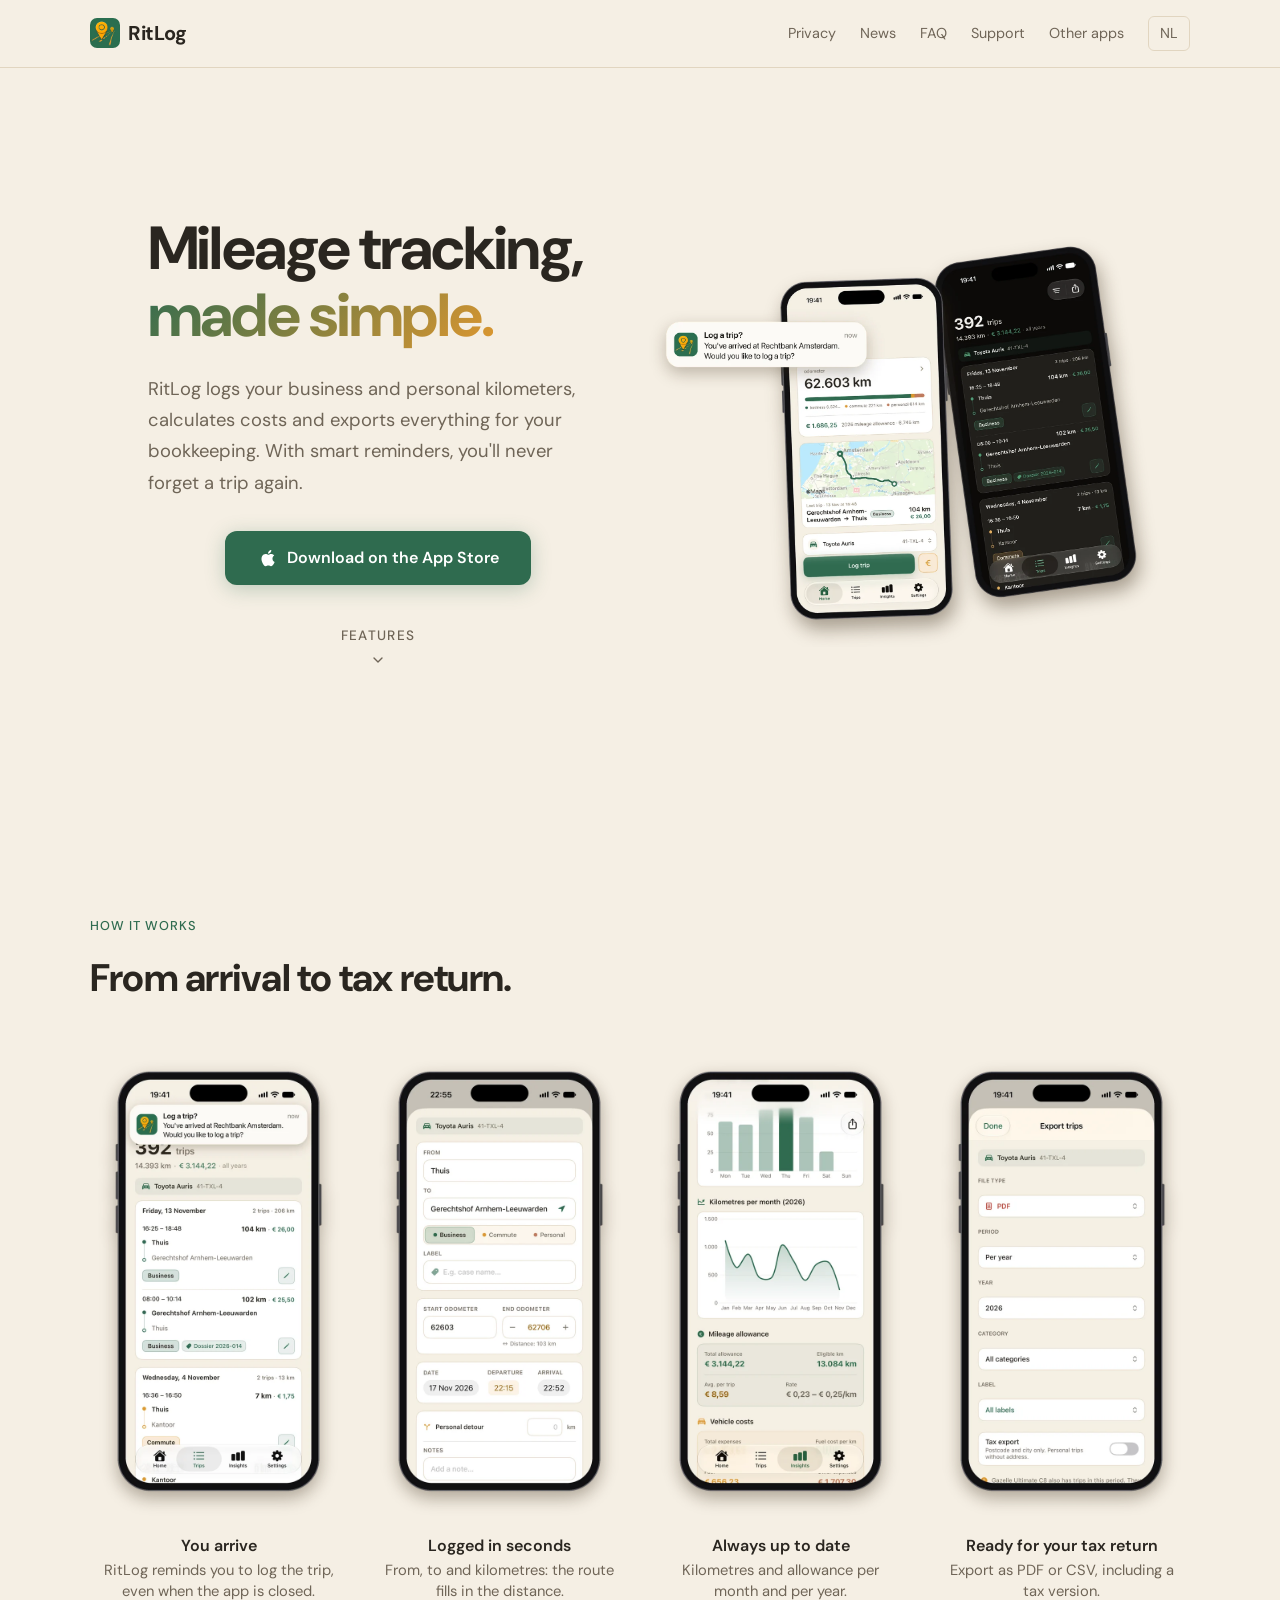
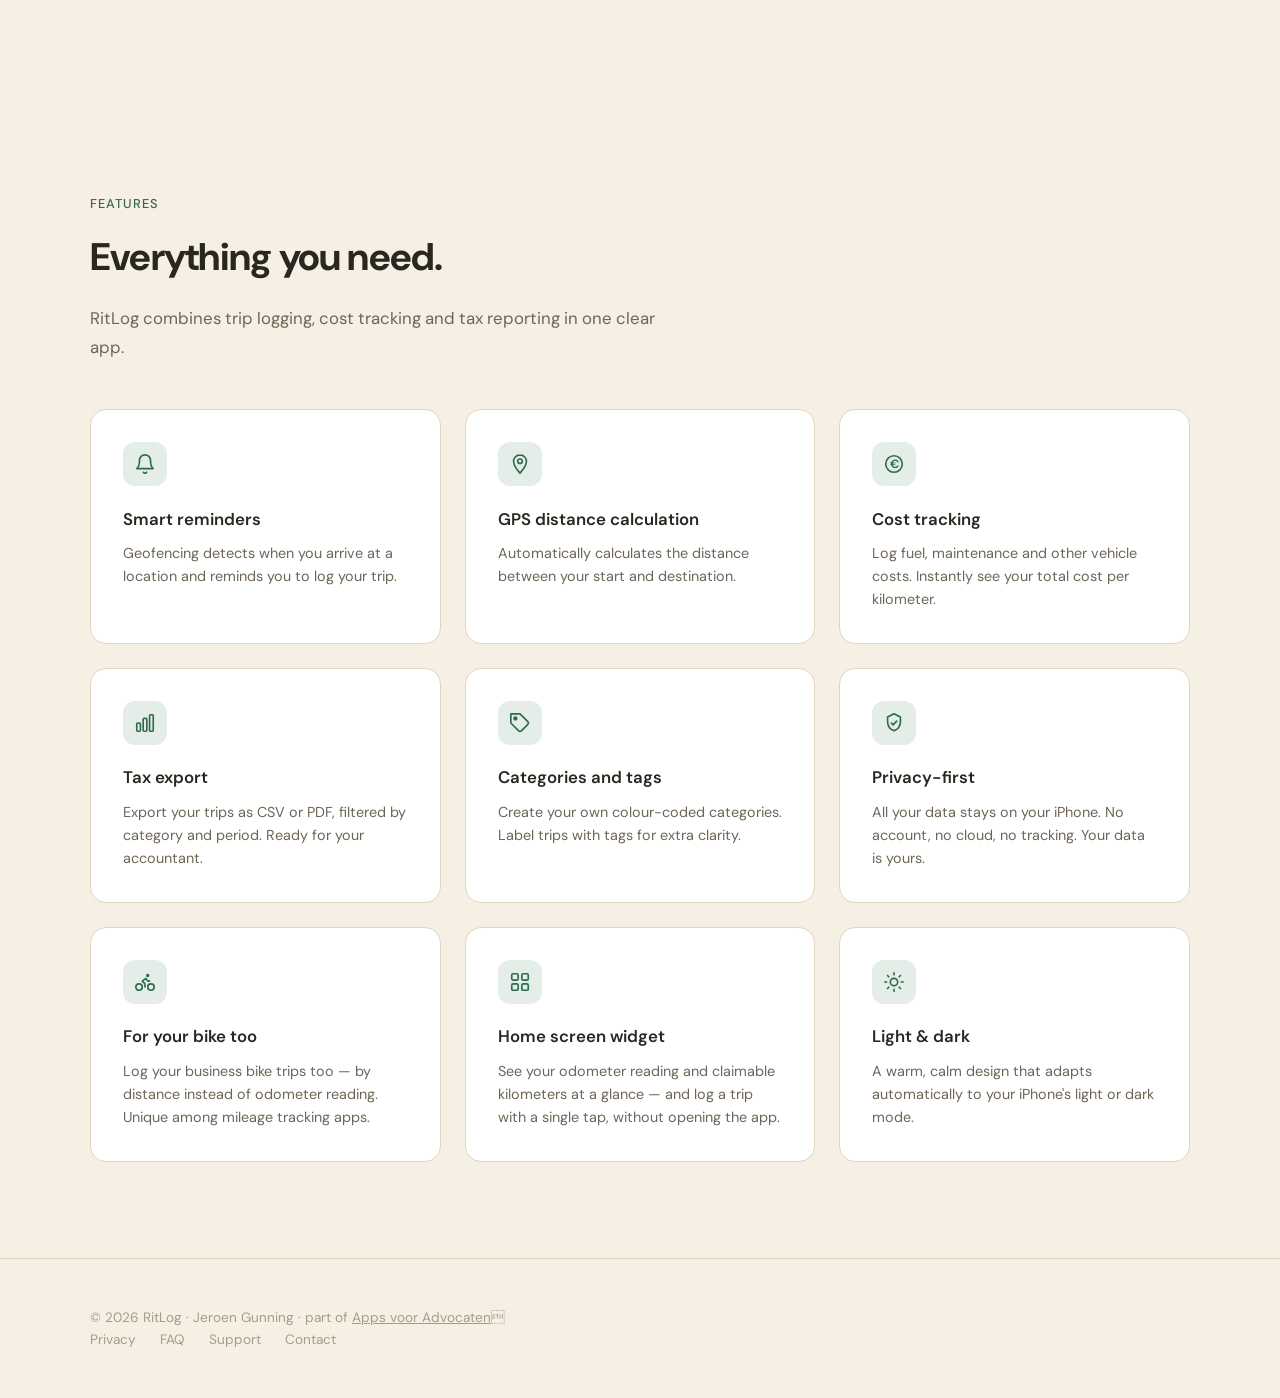
==== commit 8e00eed8: "Nieuwe beelden: hero met twee iPhones en sectie 'Zo werkt het' - Carrousel met zes losse schermafdru" ====
--- a/en/index.html
+++ b/en/index.html
@@ -10,8 +10,8 @@
   <link rel="alternate" hreflang="nl" href="https://ritlog.com/">
   <link rel="alternate" hreflang="en" href="https://ritlog.com/en/">
   <link rel="alternate" hreflang="x-default" href="https://ritlog.com/">
-  <link rel="icon" type="image/png" href="/icon.png?v=2">
-  <link rel="apple-touch-icon" href="/icon.png?v=2">
+  <link rel="icon" type="image/png" href="/icon.png?v=3">
+  <link rel="apple-touch-icon" href="/apple-touch-icon.png?v=3">
   <link rel="preconnect" href="https://fonts.googleapis.com">
   <link rel="preconnect" href="https://fonts.gstatic.com" crossorigin>
   <link href="https://fonts.googleapis.com/css2?family=DM+Sans:ital,opsz,wght@0,9..40,300;0,9..40,400;0,9..40,500;0,9..40,600;0,9..40,700&family=JetBrains+Mono:wght@400&display=swap" rel="stylesheet">
@@ -99,15 +99,26 @@
     .scroll-hint-arrow{animation:bounce 2s ease-in-out infinite}
     @keyframes hintFade{0%,100%{opacity:0.5}50%{opacity:1}}
     @keyframes bounce{0%,100%{transform:translateY(0)}50%{transform:translateY(4px)}}
-    .carousel{position:relative;display:flex;flex-direction:column;align-items:center}
-    .car-slide{display:none}
-    .car-slide.car-active{display:block}
-    .screen-img{width:280px;height:auto;border-radius:32px;box-shadow:0 20px 60px rgba(0,0,0,0.4),0 0 0 1px rgba(255,255,255,0.08)}
-    .car-dots{display:flex;gap:0.5rem;margin-top:1.2rem;justify-content:center}
-    .car-dot{width:8px;height:8px;border-radius:50%;background:rgba(255,255,255,0.2);cursor:pointer;transition:all 0.2s}
-    .car-dot.car-dot-active{background:var(--blue);width:20px;border-radius:4px}
-    @media(max-width:768px){.hc{grid-template-columns:1fr;gap:3rem;text-align:center}.hero p{margin-left:auto;margin-right:auto}.fg{grid-template-columns:1fr}.stp{grid-template-columns:1fr;gap:1rem}.nk{gap:1rem}.nk a{font-size:0.8rem}.fti{flex-direction:column;gap:1rem;text-align:center}section{padding:4rem 1.5rem}.screen-img{width:240px}}
-    @media(max-width:480px){.nk{gap:0.7rem}.screen-img{width:200px}}
+    /* Hero: twee iPhones; het scherm van de voorste wisselt rustig (geen beweging bij 'Verminder beweging') */
+    .hero-shot{position:relative;width:100%;max-width:720px;aspect-ratio:1600/1227;margin:0 auto}
+    @media(min-width:1200px){.hero-shot{width:116%;margin:0 -8%}}
+    .hero-shot img{position:absolute;inset:0;width:100%;height:100%;display:block}
+    .hero-shot .hs2,.hero-shot .hs3{opacity:0;animation:hsfade 15s ease-in-out infinite}
+    .hero-shot .hs2{animation-delay:5s}
+    .hero-shot .hs3{animation-delay:10s}
+    @keyframes hsfade{0%,27%{opacity:0}33%,61%{opacity:1}67%,100%{opacity:0}}
+    @media(prefers-reduced-motion:reduce){.hero-shot .hs2,.hero-shot .hs3{animation:none;opacity:0}}
+    /* Zo werkt het */
+    .gal-sec{padding-top:1rem}
+    .gal{display:grid;grid-template-columns:repeat(4,1fr);gap:1.5rem;margin-top:2.5rem}
+    .gal figure{margin:0;text-align:center}
+    .gal img{width:100%;height:auto;display:block;transition:transform .3s ease}
+    .gal figure:hover img{transform:translateY(-6px)}
+    .gal figcaption{font-size:.92rem;color:var(--t2);margin-top:.2rem;line-height:1.45;padding:0 .4rem}
+    .gal figcaption b{display:block;color:var(--t1);font-weight:600;font-size:1rem;margin-bottom:.15rem}
+    @media(max-width:900px){.gal{display:flex;overflow-x:auto;scroll-snap-type:x mandatory;gap:1rem;padding-bottom:1rem}.gal figure{flex:0 0 62%;scroll-snap-align:center}}
+    @media(max-width:768px){.hc{grid-template-columns:1fr;gap:3rem;text-align:center}.hero p{margin-left:auto;margin-right:auto}.fg{grid-template-columns:1fr}.stp{grid-template-columns:1fr;gap:1rem}.nk{gap:1rem}.nk a{font-size:0.8rem}.fti{flex-direction:column;gap:1rem;text-align:center}section{padding:4rem 1.5rem}}
+    @media(max-width:480px){.nk{gap:0.7rem}}
   </style>
 <style id="nav-mobile">@media(max-width:600px){nav{padding:0.7rem 1rem}.ni{flex-direction:column;gap:0.45rem}.nk{flex-wrap:wrap;justify-content:center;gap:0.35rem 0.9rem}.nk a{white-space:nowrap;font-size:0.82rem}.hero{padding-top:9.5rem}.lp{padding-top:9.5rem}}</style>
 </head>
@@ -140,36 +151,24 @@
     </div></div>
   </div>
   <div class="hv">
-    <div class="carousel">
-      <div class="car-slide car-active" data-slide="0">
-        <img src="/home.png" alt="RitLog Home" class="screen-img">
-      </div>
-      <div class="car-slide" data-slide="1">
-        <img src="/ritten.png" alt="RitLog Trips" class="screen-img">
-      </div>
-      <div class="car-slide" data-slide="2">
-        <img src="/statistieken.png" alt="RitLog Insights" class="screen-img">
-      </div>
-            <div class="car-slide" data-slide="3">
-        <img src="/instellingen.png" alt="RitLog Settings" class="screen-img">
-      </div>
-      <div class="car-slide" data-slide="4">
-        <img src="/ritregistratie.png" alt="RitLog Log a trip" class="screen-img">
-      </div>
-      <div class="car-slide" data-slide="5">
-        <img src="/dark.png" alt="RitLog Dark mode" class="screen-img">
-      </div>
-      <div class="car-dots">
-        <div class="car-dot car-dot-active" onclick="showSlide(0)"></div>
-        <div class="car-dot" onclick="showSlide(1)"></div>
-        <div class="car-dot" onclick="showSlide(2)"></div>
-        <div class="car-dot" onclick="showSlide(3)"></div>
-        <div class="car-dot" onclick="showSlide(4)"></div>
-        <div class="car-dot" onclick="showSlide(5)"></div>
-      </div>
+    <div class="hero-shot" role="img" aria-label="RitLog on two iPhones: the overview with the last trip, the trip list in dark mode and a reminder to log a trip">
+      <img class="hs1" src="/beelden/hero-en-1.webp" alt="" width="1600" height="1227" fetchpriority="high">
+      <img class="hs2" src="/beelden/hero-en-2.webp" alt="" width="1600" height="1227" loading="lazy">
+      <img class="hs3" src="/beelden/hero-en-3.webp" alt="" width="1600" height="1227" loading="lazy">
     </div>
   </div>
 </div>
+</div></section>
+
+<section class="gal-sec" id="zo-werkt-het"><div class="con">
+  <div class="sl">How it works</div>
+  <h2 class="st">From arrival to tax return.</h2>
+  <div class="gal">
+    <figure><img src="/beelden/stap-en-1-melding.webp" alt="Reminder on arrival" width="640" height="1198" loading="lazy"><figcaption><b>You arrive</b>RitLog reminds you to log the trip, even when the app is closed.</figcaption></figure>
+    <figure><img src="/beelden/stap-en-2-rit.webp" alt="Logging a trip" width="640" height="1198" loading="lazy"><figcaption><b>Logged in seconds</b>From, to and kilometres: the route fills in the distance.</figcaption></figure>
+    <figure><img src="/beelden/stap-en-3-inzicht.webp" alt="Insights" width="640" height="1198" loading="lazy"><figcaption><b>Always up to date</b>Kilometres and allowance per month and per year.</figcaption></figure>
+    <figure><img src="/beelden/stap-en-4-export.webp" alt="Exporting" width="640" height="1198" loading="lazy"><figcaption><b>Ready for your tax return</b>Export as PDF or CSV, including a tax version.</figcaption></figure>
+  </div>
 </div></section>
 
 <section id="features"><div class="con">
@@ -274,15 +273,6 @@
 }
 
 
-function showSlide(n){
-  document.querySelectorAll('.car-slide').forEach(s=>s.classList.remove('car-active'));
-  document.querySelectorAll('.car-dot').forEach(d=>d.classList.remove('car-dot-active'));
-  document.querySelectorAll('.car-slide')[n]?.classList.add('car-active');
-  document.querySelectorAll('.car-dot')[n]?.classList.add('car-dot-active');
-}
-// Auto-rotate carousel
-let carIdx=0;
-setInterval(()=>{carIdx=(carIdx+1)%6;showSlide(carIdx);},4000);
 
 function goFeatures(){
   showPage('home');
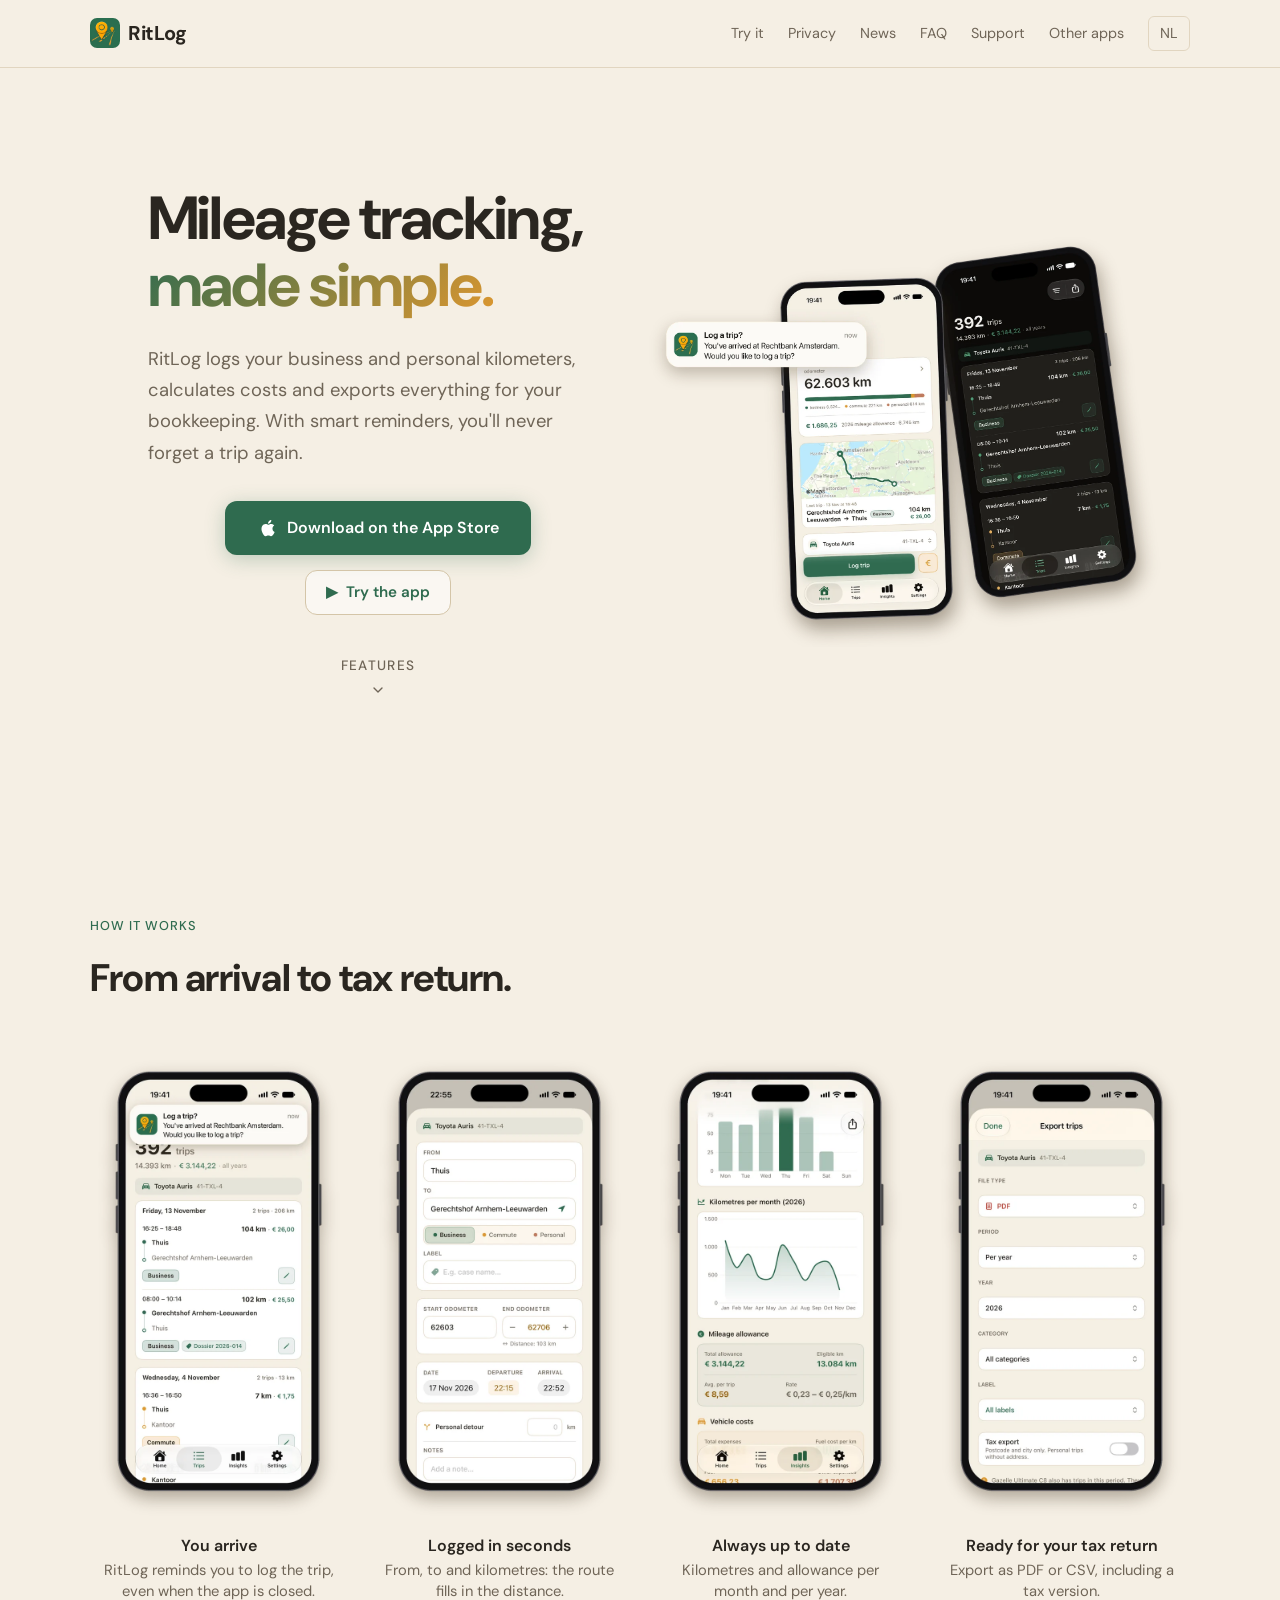
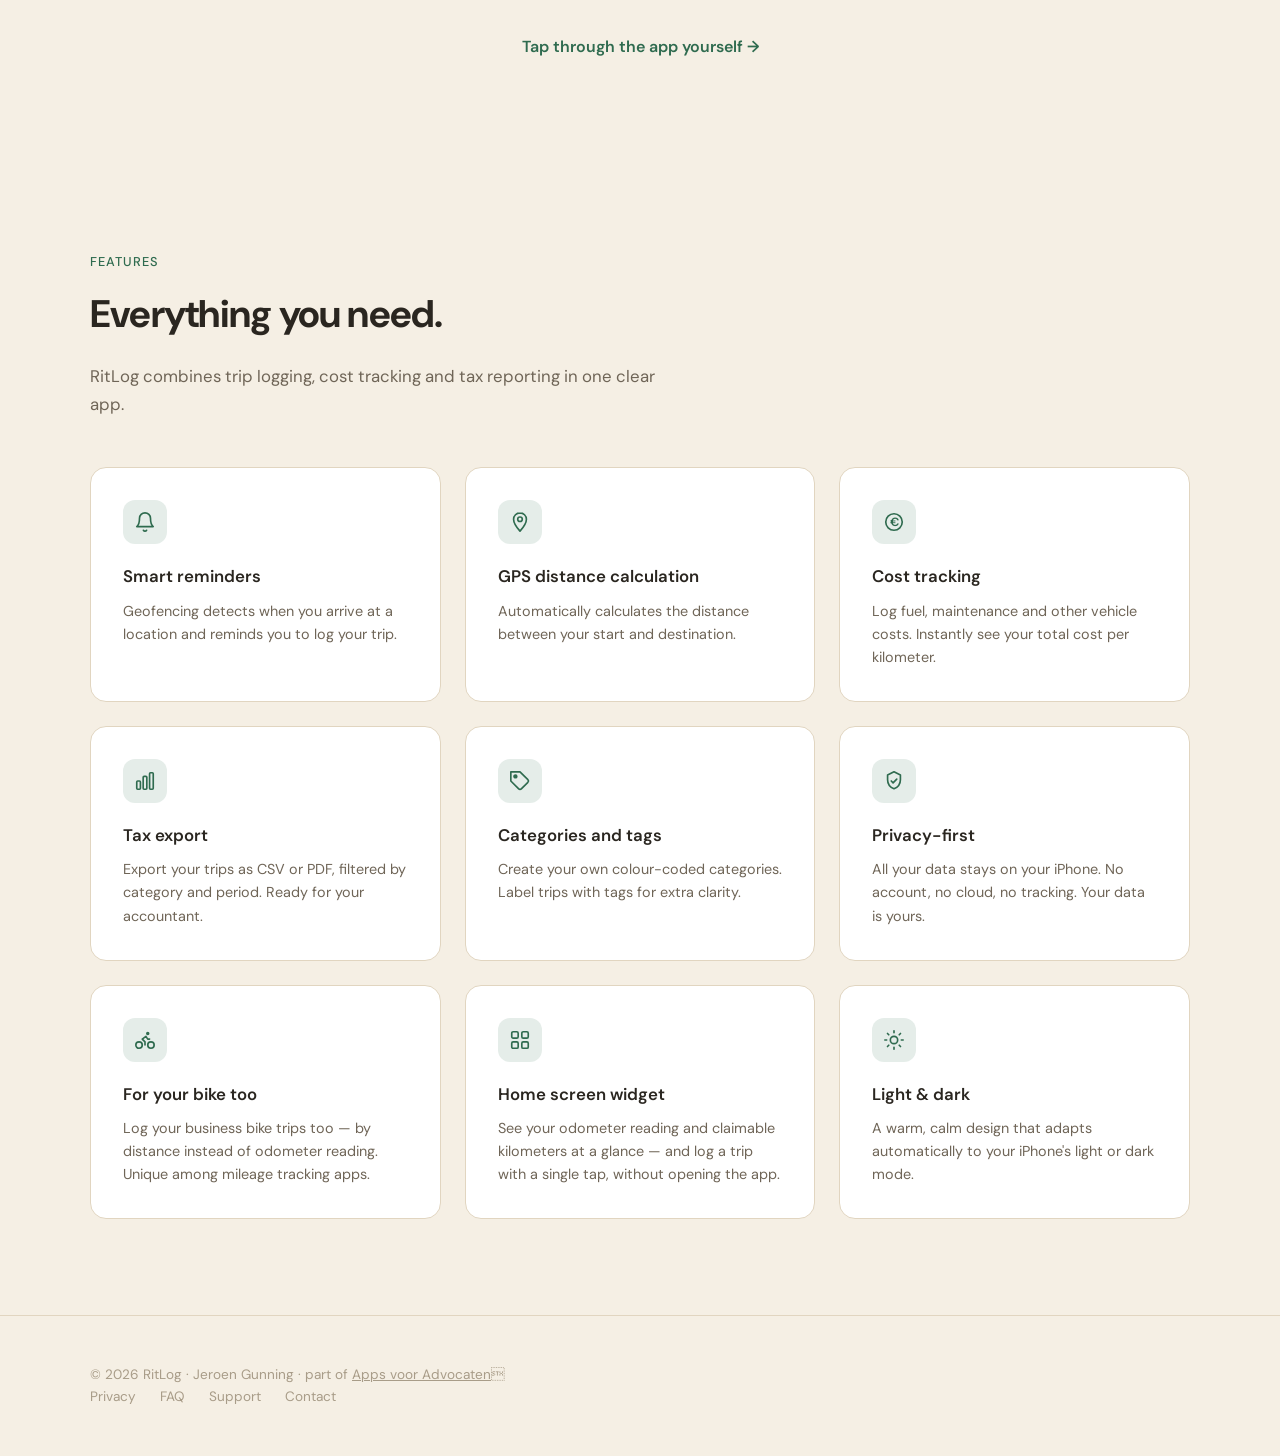
==== commit de309275: "Klikbare demo: /probeer/ en /en/try/ Een iPhone-demo met echte schermen van RitLog 2.2 waarin je zel" ====
--- a/en/index.html
+++ b/en/index.html
@@ -39,6 +39,11 @@
     .hero h1 span{background:linear-gradient(135deg,var(--acc),var(--amber));-webkit-background-clip:text;-webkit-text-fill-color:transparent;background-clip:text}
     .hero p{font-size:1.15rem;color:var(--t2);line-height:1.7;margin-bottom:2rem;max-width:460px}
     .cta{display:inline-flex;align-items:center;gap:0.6rem;padding:0.9rem 2rem;background:var(--blue);color:white;text-decoration:none;border-radius:12px;font-weight:600;font-size:1rem;transition:all 0.3s ease;box-shadow:0 4px 20px rgba(47,107,79,0.28)}
+    .cta2{display:inline-flex;align-items:center;gap:0.45rem;margin-top:0.9rem;padding:0.6rem 1.3rem;color:var(--acc);font-weight:600;font-size:0.95rem;text-decoration:none;border:1px solid var(--brd-g);border-radius:12px;background:rgba(255,255,255,0.55);transition:border-color 0.2s,transform 0.2s}
+    .cta2:hover{border-color:var(--acc);transform:translateY(-1px)}
+    .gal-more{text-align:center;margin-top:2rem}
+    .gal-more a{color:var(--acc);font-weight:600;text-decoration:none}
+    .gal-more a:hover{text-decoration:underline}
     .cta:hover{transform:translateY(-2px);box-shadow:0 8px 30px rgba(47,107,79,0.32)}
     .hv{display:flex;justify-content:center;align-items:center}
     .pm{width:280px;height:560px;background:linear-gradient(145deg,#3a352e,#211f1c);border-radius:40px;border:2px solid var(--brd-g);padding:12px;position:relative;box-shadow:0 20px 60px rgba(0,0,0,0.4),0 0 0 1px rgba(255,255,255,0.08),inset 0 1px 0 rgba(255,255,255,0.08)}
@@ -127,6 +132,7 @@
 <nav><div class="ni">
   <a class="nl" href="/en/"><img src="/icon.png" alt="" style="width:30px;height:30px;border-radius:7px"><span>RitLog</span></a>
   <div class="nk">
+    <a href="/en/try/">Try it</a>
     <a href="/en/privacy.html">Privacy</a>
     <a href="/en/news.html">News</a><a href="/en/faq.html">FAQ</a>
     <a href="/en/support.html">Support</a>
@@ -145,6 +151,7 @@
       <svg width="20" height="20" viewBox="0 0 20 20" fill="currentColor"><path d="M15.48 10.62c-.02-2.03 1.66-3.01 1.74-3.06-0.95-1.39-2.43-1.58-2.95-1.6-1.26-.13-2.45.74-3.09.74-.64 0-1.62-.72-2.66-.7-1.37.02-2.63.8-3.34 2.02-1.42 2.47-.36 6.13 1.02 8.14.68.98 1.48 2.08 2.54 2.04 1.02-.04 1.4-.66 2.63-.66 1.23 0 1.58.66 2.65.64 1.1-.02 1.79-.99 2.46-1.98.78-1.13 1.09-2.23 1.11-2.29-.02-.01-2.13-.82-2.15-3.25zM13.46 4.51c.56-.68.94-1.63.84-2.57-.81.03-1.79.54-2.37 1.22-.52.6-.98 1.56-.86 2.48.91.07 1.83-.46 2.39-1.13z"/></svg>
       <span id="i-cta">Download on the App Store</span>
     </a>
+    <a href="/en/try/" class="cta2"><span aria-hidden="true">▶</span> Try the app</a>
     <div class="scroll-hint" onclick="document.getElementById('features').scrollIntoView({behavior:'smooth'})">
       <span class="scroll-hint-text">Features</span>
       <svg class="scroll-hint-arrow" width="16" height="16" viewBox="0 0 24 24" fill="none" stroke="currentColor" stroke-width="2" stroke-linecap="round" stroke-linejoin="round"><path d="M6 9l6 6 6-6"/></svg>
@@ -169,6 +176,7 @@
     <figure><img src="/beelden/stap-en-3-inzicht.webp" alt="Insights" width="640" height="1198" loading="lazy"><figcaption><b>Always up to date</b>Kilometres and allowance per month and per year.</figcaption></figure>
     <figure><img src="/beelden/stap-en-4-export.webp" alt="Exporting" width="640" height="1198" loading="lazy"><figcaption><b>Ready for your tax return</b>Export as PDF or CSV, including a tax version.</figcaption></figure>
   </div>
+  <p class="gal-more"><a href="/en/try/">Tap through the app yourself →</a></p>
 </div></section>
 
 <section id="features"><div class="con">
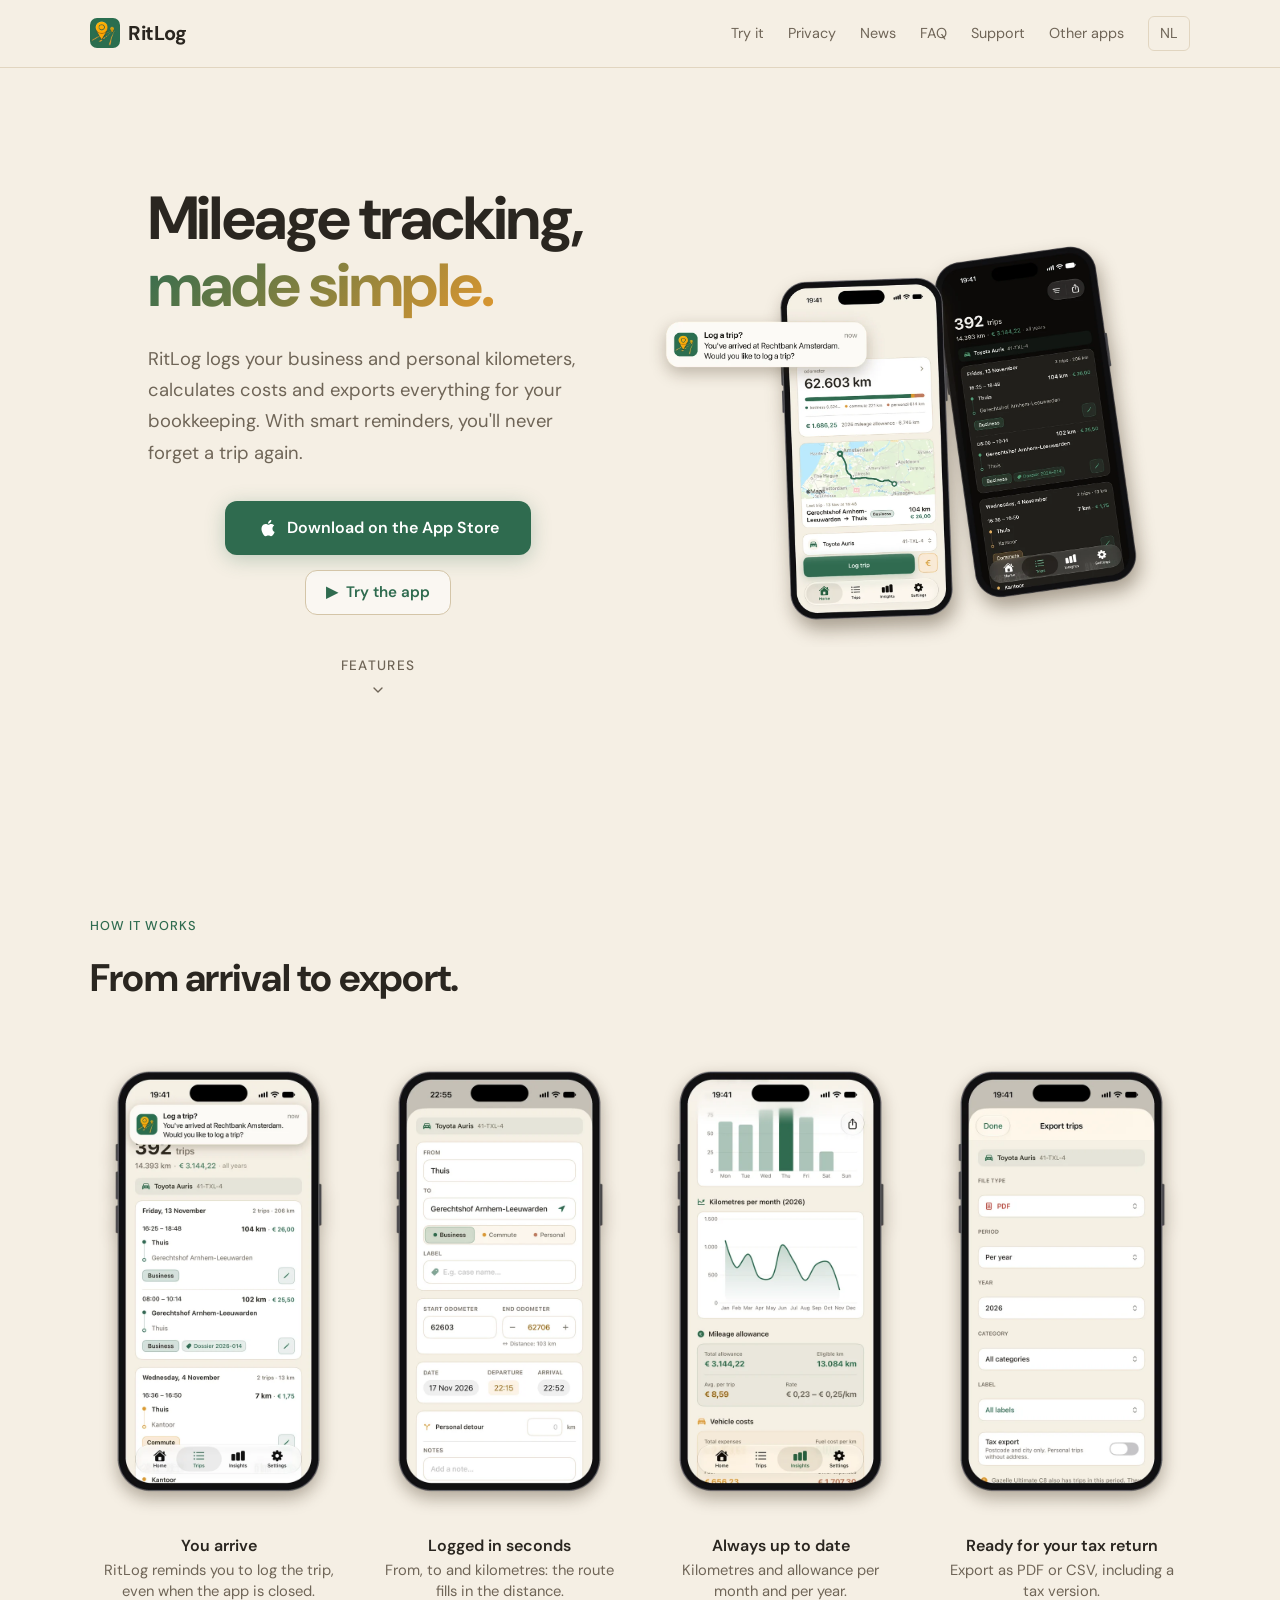
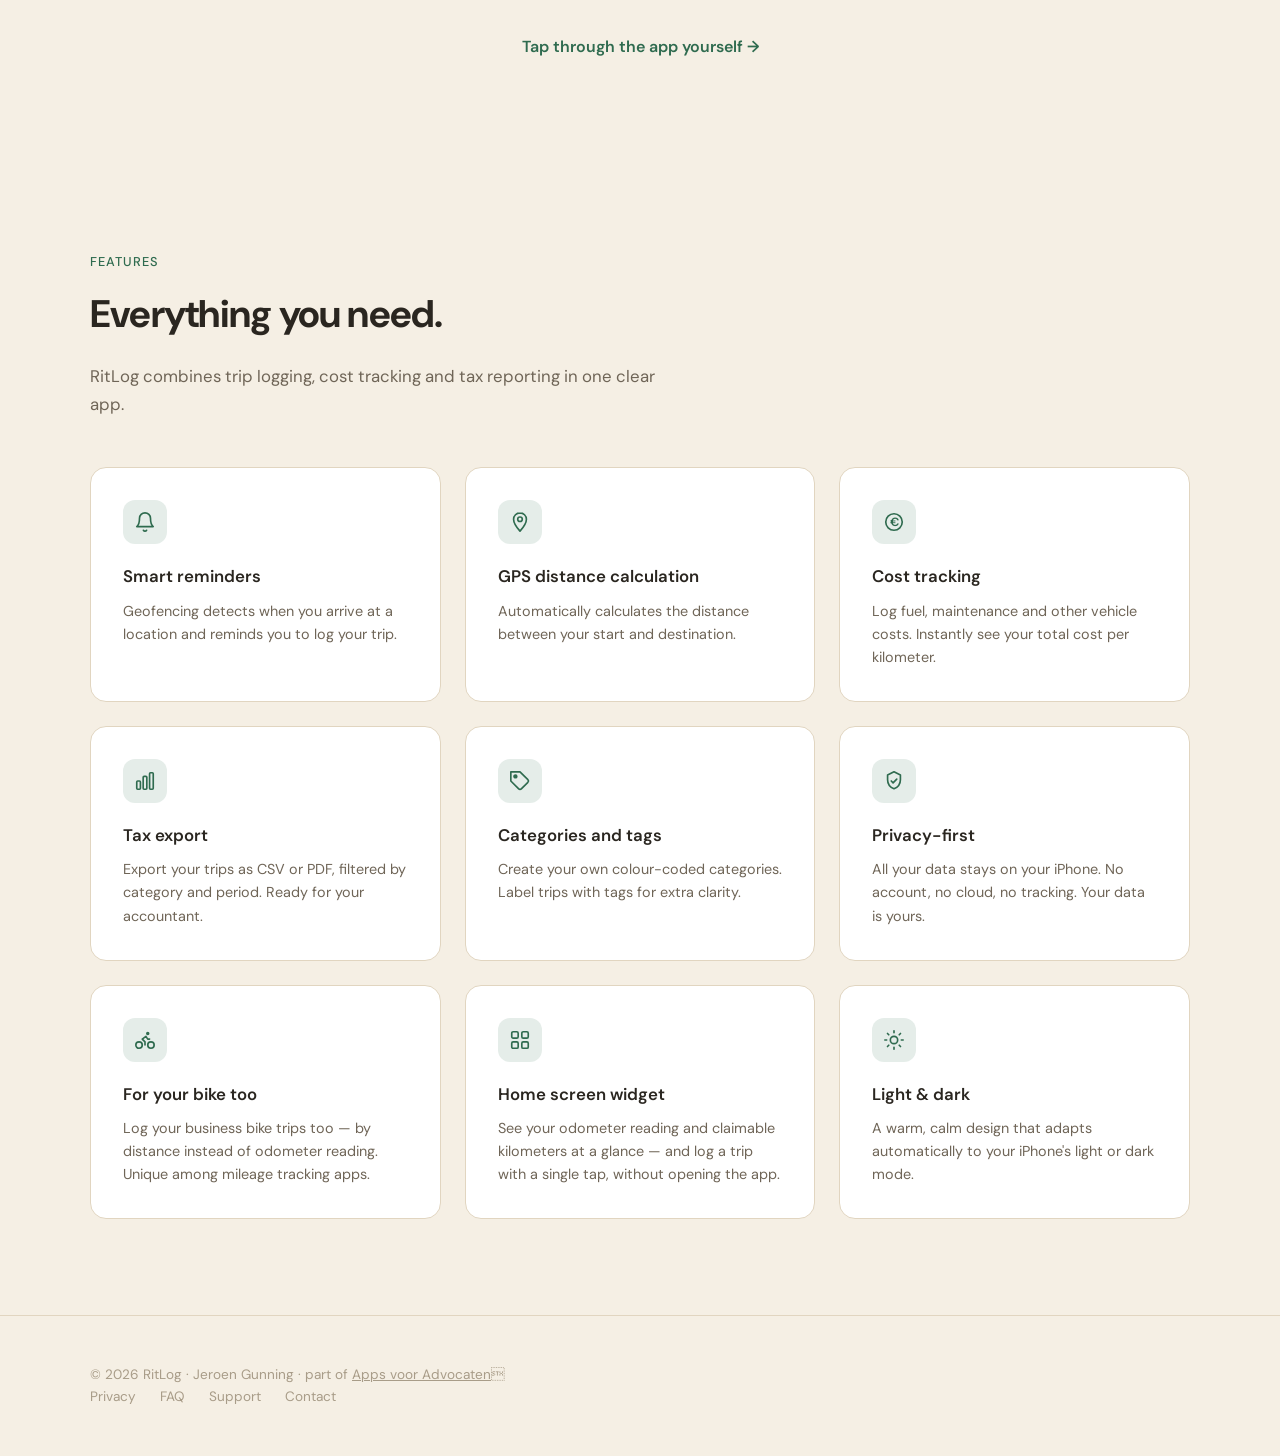
==== commit 8a7c1a3c: "Kop 'Zo werkt het': van aankomst tot export Co-Authored-By: Claude Opus 5.5 <noreply@anthropic.com>" ====
--- a/en/index.html
+++ b/en/index.html
@@ -169,7 +169,7 @@
 
 <section class="gal-sec" id="zo-werkt-het"><div class="con">
   <div class="sl">How it works</div>
-  <h2 class="st">From arrival to tax return.</h2>
+  <h2 class="st">From arrival to export.</h2>
   <div class="gal">
     <figure><img src="/beelden/stap-en-1-melding.webp" alt="Reminder on arrival" width="640" height="1198" loading="lazy"><figcaption><b>You arrive</b>RitLog reminds you to log the trip, even when the app is closed.</figcaption></figure>
     <figure><img src="/beelden/stap-en-2-rit.webp" alt="Logging a trip" width="640" height="1198" loading="lazy"><figcaption><b>Logged in seconds</b>From, to and kilometres: the route fills in the distance.</figcaption></figure>
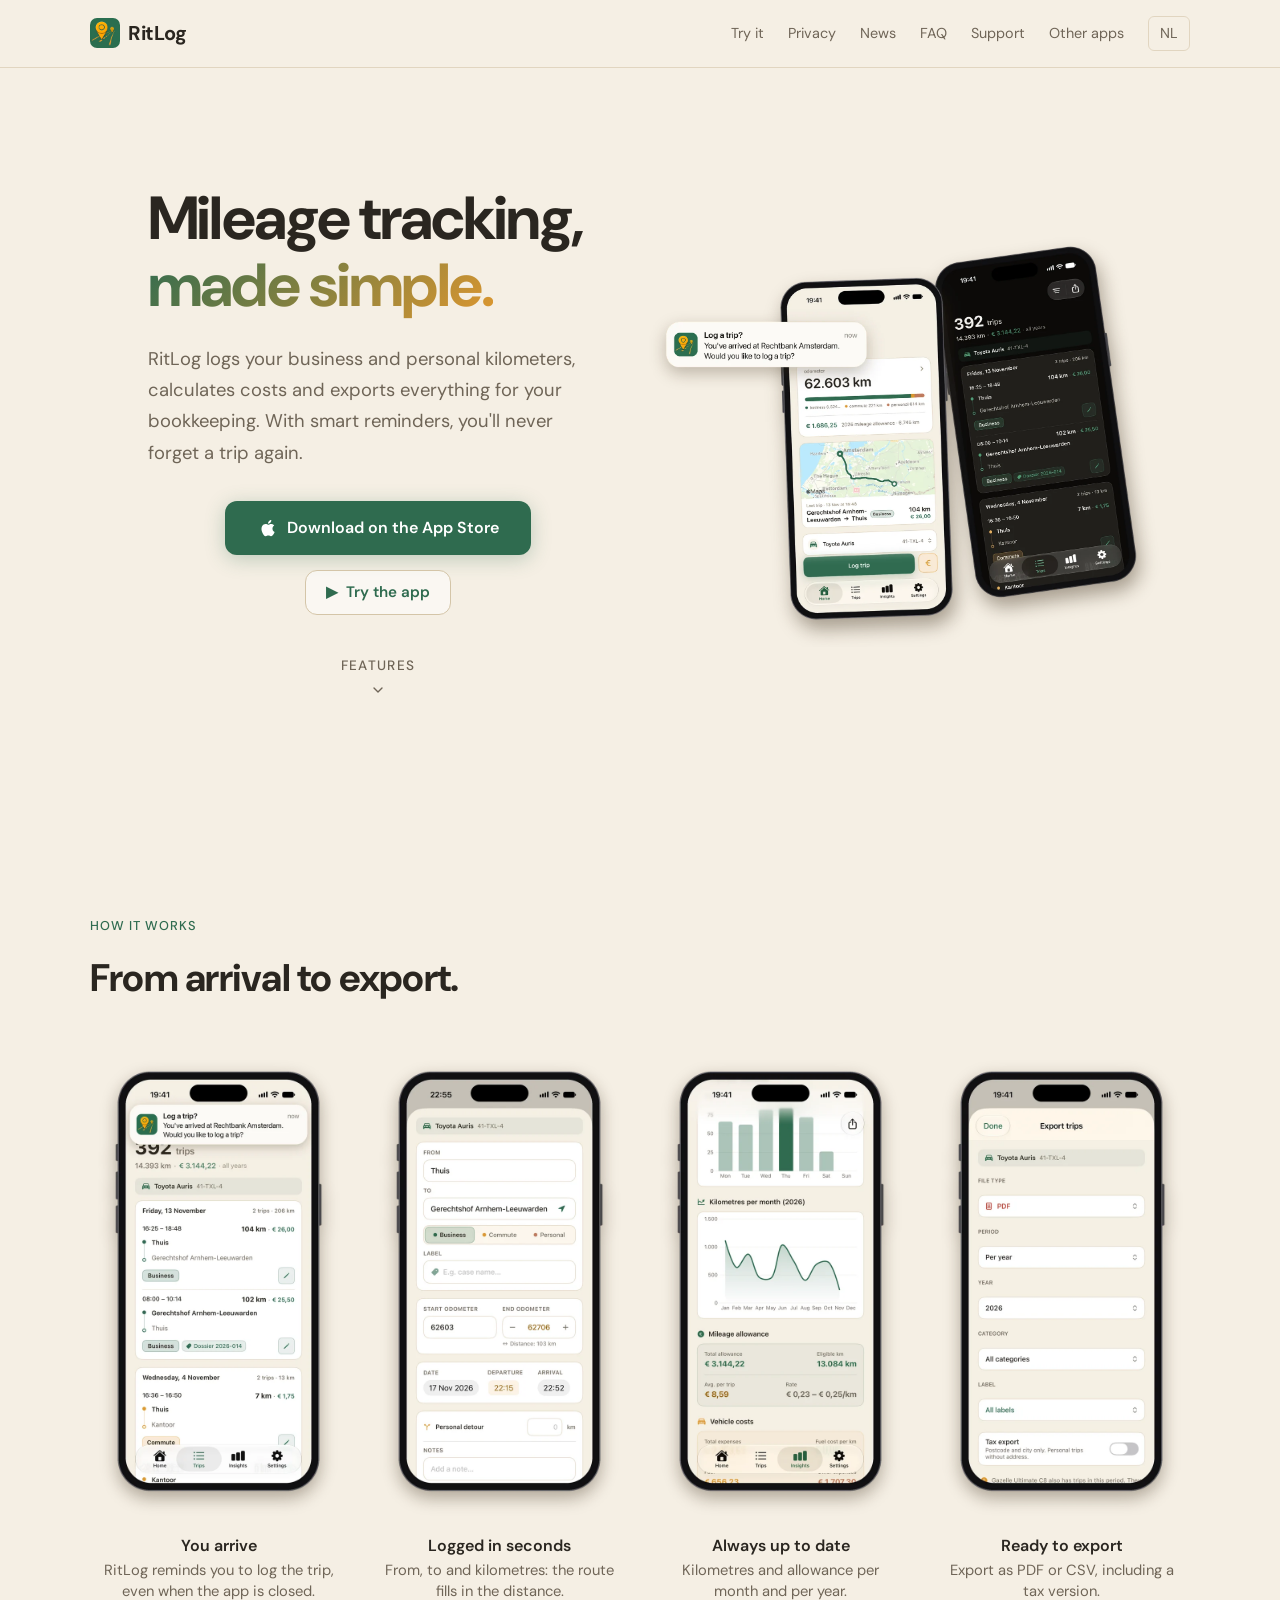
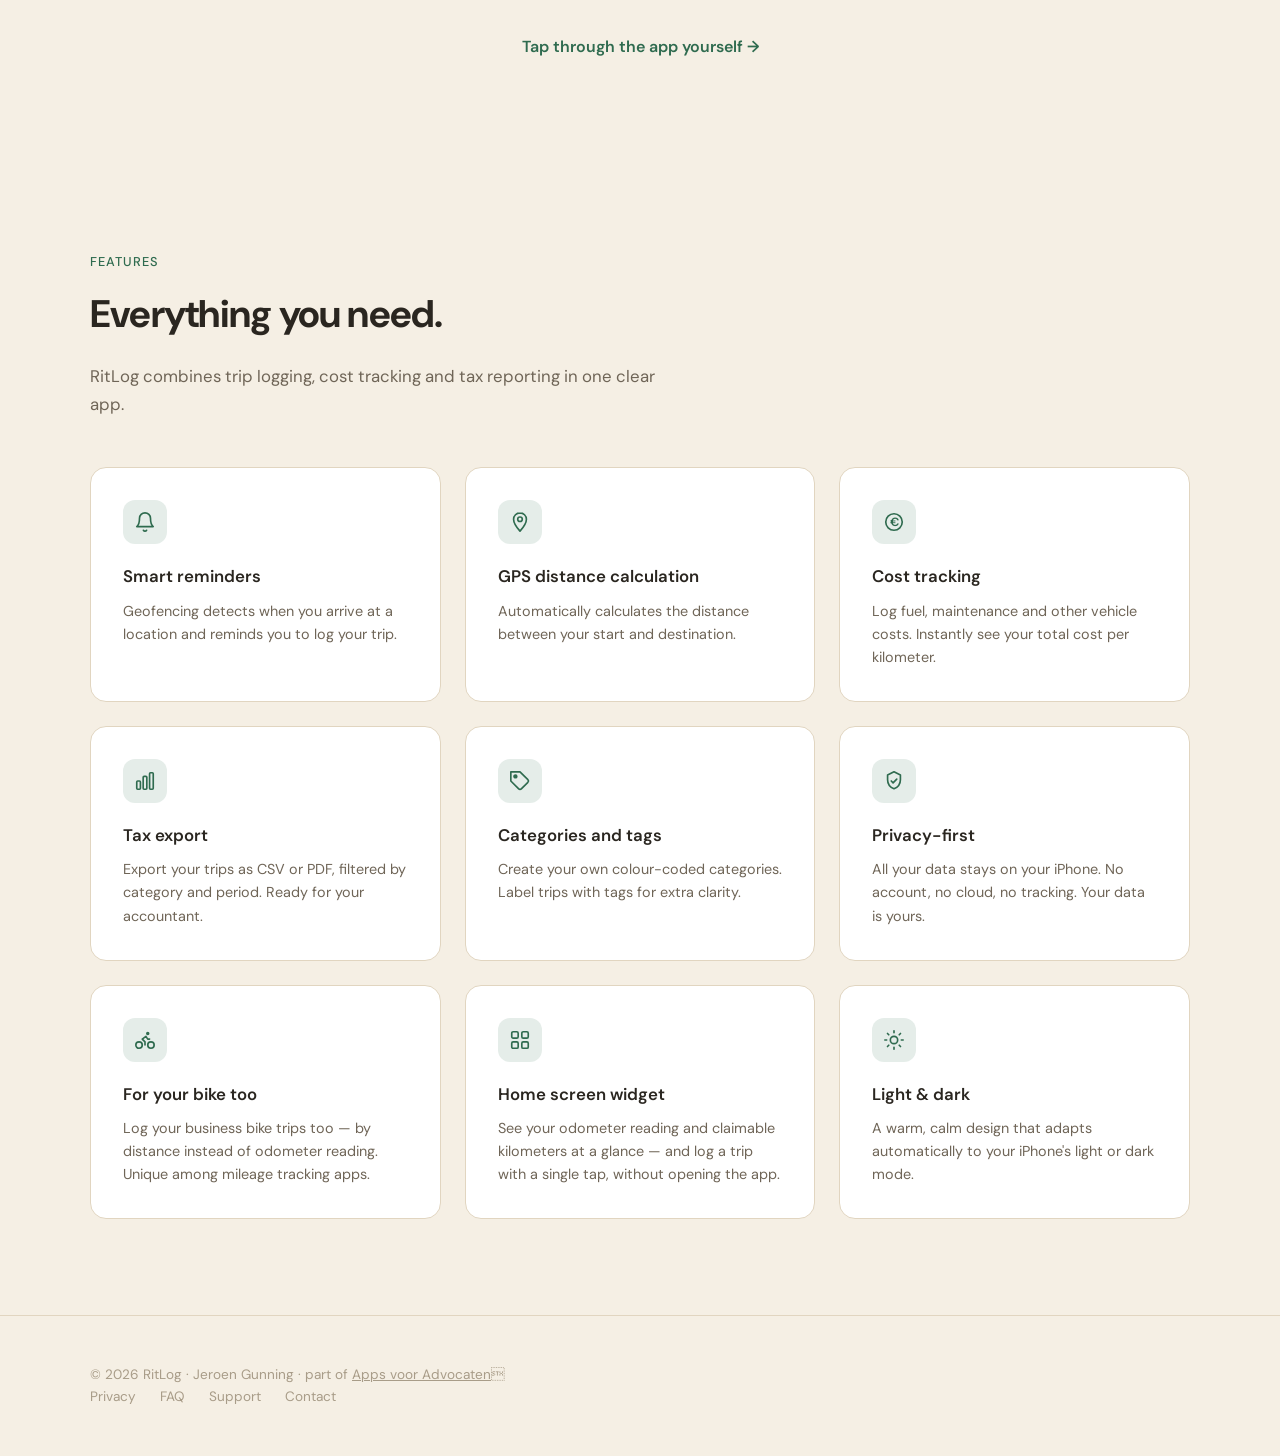
==== commit 29b9c2eb: "Teksten: 'export' in plaats van 'aangifte' Co-Authored-By: Claude Opus 5.5 <noreply@anthropic.com>" ====
--- a/en/index.html
+++ b/en/index.html
@@ -174,7 +174,7 @@
     <figure><img src="/beelden/stap-en-1-melding.webp" alt="Reminder on arrival" width="640" height="1198" loading="lazy"><figcaption><b>You arrive</b>RitLog reminds you to log the trip, even when the app is closed.</figcaption></figure>
     <figure><img src="/beelden/stap-en-2-rit.webp" alt="Logging a trip" width="640" height="1198" loading="lazy"><figcaption><b>Logged in seconds</b>From, to and kilometres: the route fills in the distance.</figcaption></figure>
     <figure><img src="/beelden/stap-en-3-inzicht.webp" alt="Insights" width="640" height="1198" loading="lazy"><figcaption><b>Always up to date</b>Kilometres and allowance per month and per year.</figcaption></figure>
-    <figure><img src="/beelden/stap-en-4-export.webp" alt="Exporting" width="640" height="1198" loading="lazy"><figcaption><b>Ready for your tax return</b>Export as PDF or CSV, including a tax version.</figcaption></figure>
+    <figure><img src="/beelden/stap-en-4-export.webp" alt="Exporting" width="640" height="1198" loading="lazy"><figcaption><b>Ready to export</b>Export as PDF or CSV, including a tax version.</figcaption></figure>
   </div>
   <p class="gal-more"><a href="/en/try/">Tap through the app yourself →</a></p>
 </div></section>
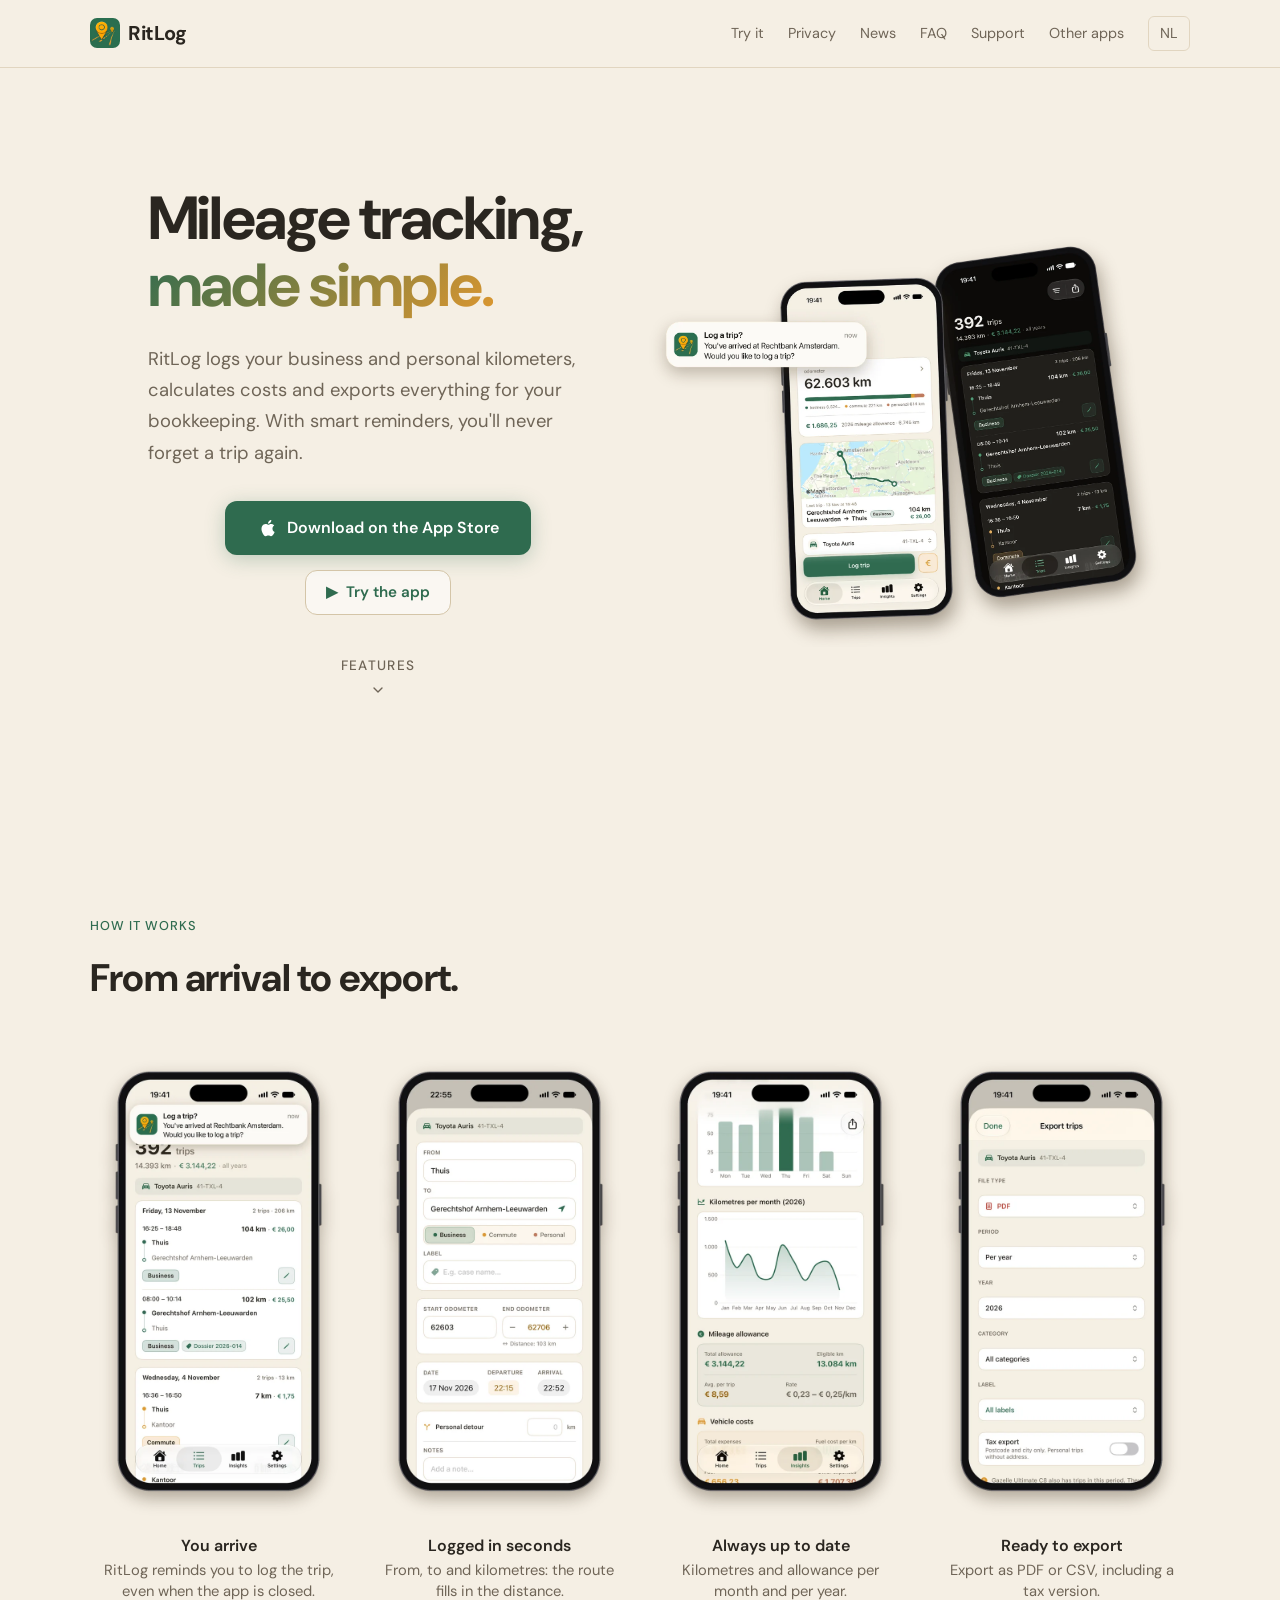
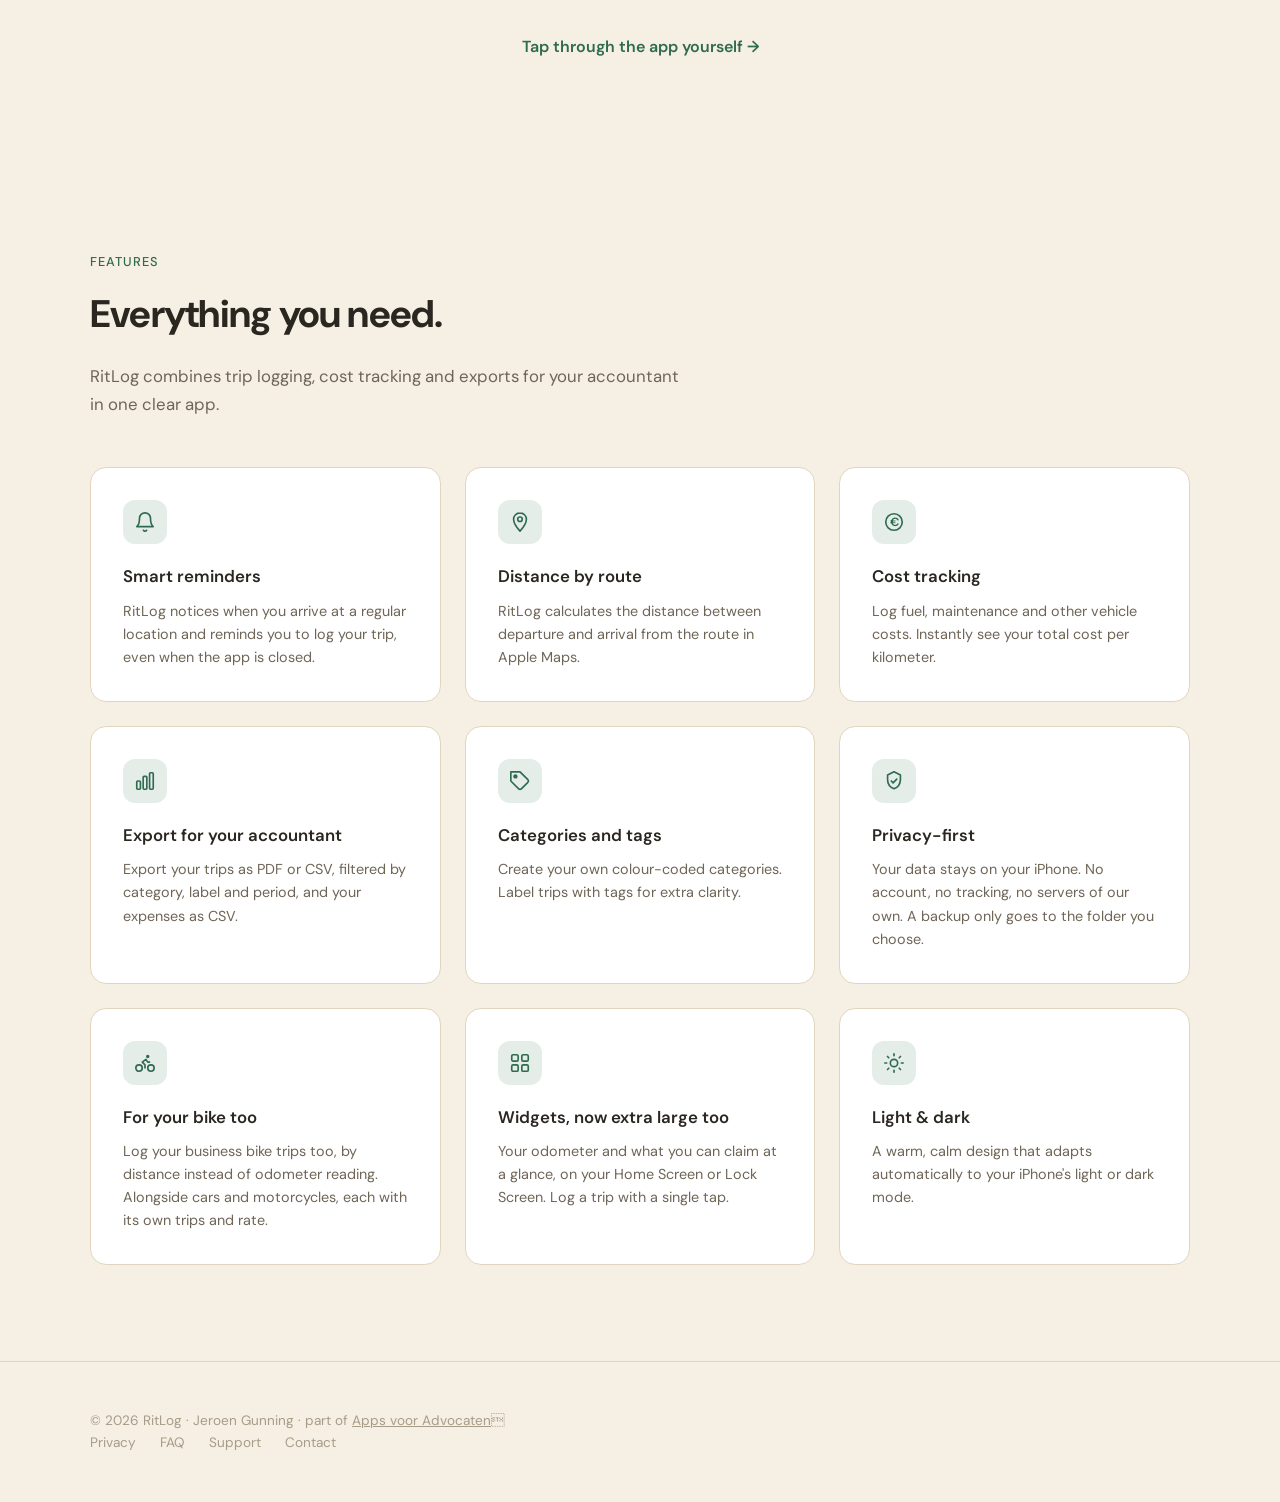
==== commit a6304ac0: "Teksten bijgewerkt voor 2.2: privacybeleid (Apple Kaarten, back-up), FAQ en functies (NL en EN) Oude" ====
--- a/en/index.html
+++ b/en/index.html
@@ -182,14 +182,14 @@
 <section id="features"><div class="con">
   <div class="sl" id="i-fl">Features</div>
   <h2 class="st" id="i-ft">Everything you need.</h2>
-  <p class="sd" id="i-fd">RitLog combines trip logging, cost tracking and tax reporting in one clear app.</p>
+  <p class="sd" id="i-fd">RitLog combines trip logging, cost tracking and exports for your accountant in one clear app.</p>
   <div class="fg">
-    <div class="fc"><div class="fi"><svg width="22" height="22" viewBox="0 0 24 24" fill="none" stroke="#2f6b4f" stroke-width="1.8" stroke-linecap="round" stroke-linejoin="round"><path d="M18 8A6 6 0 006 8c0 7-3 9-3 9h18s-3-2-3-9"/><path d="M13.73 21a2 2 0 01-3.46 0"/></svg></div><h3 id="i-f1t">Smart reminders</h3><p id="i-f1d">Geofencing detects when you arrive at a location and reminds you to log your trip.</p></div>
-    <div class="fc"><div class="fi"><svg width="22" height="22" viewBox="0 0 24 24" fill="none" stroke="#2f6b4f" stroke-width="1.8" stroke-linecap="round" stroke-linejoin="round"><path d="M12 2C8.13 2 5 5.13 5 9c0 5.25 7 13 7 13s7-7.75 7-13c0-3.87-3.13-7-7-7z"/><circle cx="12" cy="9" r="2.5"/></svg></div><h3 id="i-f2t">GPS distance calculation</h3><p id="i-f2d">Automatically calculates the distance between your start and destination.</p></div>
+    <div class="fc"><div class="fi"><svg width="22" height="22" viewBox="0 0 24 24" fill="none" stroke="#2f6b4f" stroke-width="1.8" stroke-linecap="round" stroke-linejoin="round"><path d="M18 8A6 6 0 006 8c0 7-3 9-3 9h18s-3-2-3-9"/><path d="M13.73 21a2 2 0 01-3.46 0"/></svg></div><h3 id="i-f1t">Smart reminders</h3><p id="i-f1d">RitLog notices when you arrive at a regular location and reminds you to log your trip, even when the app is closed.</p></div>
+    <div class="fc"><div class="fi"><svg width="22" height="22" viewBox="0 0 24 24" fill="none" stroke="#2f6b4f" stroke-width="1.8" stroke-linecap="round" stroke-linejoin="round"><path d="M12 2C8.13 2 5 5.13 5 9c0 5.25 7 13 7 13s7-7.75 7-13c0-3.87-3.13-7-7-7z"/><circle cx="12" cy="9" r="2.5"/></svg></div><h3 id="i-f2t">Distance by route</h3><p id="i-f2d">RitLog calculates the distance between departure and arrival from the route in Apple Maps.</p></div>
     <div class="fc"><div class="fi"><svg width="22" height="22" viewBox="0 0 24 24" fill="none" stroke="#2f6b4f" stroke-width="1.8" stroke-linecap="round" stroke-linejoin="round"><circle cx="12" cy="12" r="9"/><text x="12" y="16.5" text-anchor="middle" font-family="DM Sans, sans-serif" font-size="13" font-weight="600" fill="#2f6b4f" stroke="none">€</text></svg></div><h3 id="i-f3t">Cost tracking</h3><p id="i-f3d">Log fuel, maintenance and other vehicle costs. Instantly see your total cost per kilometer.</p></div>
-    <div class="fc"><div class="fi"><svg width="22" height="22" viewBox="0 0 24 24" fill="none" stroke="#2f6b4f" stroke-width="1.8" stroke-linecap="round" stroke-linejoin="round"><rect x="3" y="12" width="4" height="9" rx="1"/><rect x="10" y="7" width="4" height="14" rx="1"/><rect x="17" y="3" width="4" height="18" rx="1"/></svg></div><h3 id="i-f4t">Tax export</h3><p id="i-f4d">Export your trips as CSV or PDF, filtered by category and period. Ready for your accountant.</p></div>
+    <div class="fc"><div class="fi"><svg width="22" height="22" viewBox="0 0 24 24" fill="none" stroke="#2f6b4f" stroke-width="1.8" stroke-linecap="round" stroke-linejoin="round"><rect x="3" y="12" width="4" height="9" rx="1"/><rect x="10" y="7" width="4" height="14" rx="1"/><rect x="17" y="3" width="4" height="18" rx="1"/></svg></div><h3 id="i-f4t">Export for your accountant</h3><p id="i-f4d">Export your trips as PDF or CSV, filtered by category, label and period, and your expenses as CSV.</p></div>
     <div class="fc"><div class="fi"><svg width="22" height="22" viewBox="0 0 24 24" fill="none" stroke="#2f6b4f" stroke-width="1.8" stroke-linecap="round" stroke-linejoin="round"><path d="M20.59 13.41l-7.17 7.17a2 2 0 01-2.83 0L2 12V2h10l8.59 8.59a2 2 0 010 2.82z"/><circle cx="7" cy="7" r="1.5" fill="#2f6b4f"/></svg></div><h3 id="i-f5t">Categories and tags</h3><p id="i-f5d">Create your own colour-coded categories. Label trips with tags for extra clarity.</p></div>
-    <div class="fc"><div class="fi"><svg width="22" height="22" viewBox="0 0 24 24" fill="none" stroke="#2f6b4f" stroke-width="1.8" stroke-linecap="round" stroke-linejoin="round"><path d="M12 2l7 3.5v5c0 5-3.5 8.5-7 10-3.5-1.5-7-5-7-10v-5L12 2z"/><path d="M9 12l2 2 4-4"/></svg></div><h3 id="i-f6t">Privacy-first</h3><p id="i-f6d">All your data stays on your iPhone. No account, no cloud, no tracking. Your data is yours.</p></div><div class="fc"><div class="fi"><svg width="22" height="22" viewBox="0 0 24 24" fill="none" stroke="#2f6b4f" stroke-width="1.8" stroke-linecap="round" stroke-linejoin="round"><circle cx="18.5" cy="17.5" r="3.5"/><circle cx="5.5" cy="17.5" r="3.5"/><circle cx="15" cy="5" r="1"/><path d="M12 17.5V14l-3-3 4-3 2 3h2"/></svg></div><h3 id="i-f7t">For your bike too</h3><p id="i-f7d">Log your business bike trips too — by distance instead of odometer reading. Unique among mileage tracking apps.</p></div><div class="fc"><div class="fi"><svg width="22" height="22" viewBox="0 0 24 24" fill="none" stroke="#2f6b4f" stroke-width="1.8" stroke-linecap="round" stroke-linejoin="round"><rect x="3" y="3" width="7" height="7" rx="1.5"/><rect x="14" y="3" width="7" height="7" rx="1.5"/><rect x="3" y="14" width="7" height="7" rx="1.5"/><rect x="14" y="14" width="7" height="7" rx="1.5"/></svg></div><h3 id="i-f8t">Home screen widget</h3><p id="i-f8d">See your odometer reading and claimable kilometers at a glance — and log a trip with a single tap, without opening the app.</p></div><div class="fc"><div class="fi"><svg width="22" height="22" viewBox="0 0 24 24" fill="none" stroke="#2f6b4f" stroke-width="1.8" stroke-linecap="round" stroke-linejoin="round"><circle cx="12" cy="12" r="4"/><path d="M12 2v2M12 20v2M4.9 4.9l1.4 1.4M17.7 17.7l1.4 1.4M2 12h2M20 12h2M4.9 19.1l1.4-1.4M17.7 6.3l1.4-1.4"/></svg></div><h3 id="i-f9t">Light &amp; dark</h3><p id="i-f9d">A warm, calm design that adapts automatically to your iPhone's light or dark mode.</p></div>
+    <div class="fc"><div class="fi"><svg width="22" height="22" viewBox="0 0 24 24" fill="none" stroke="#2f6b4f" stroke-width="1.8" stroke-linecap="round" stroke-linejoin="round"><path d="M12 2l7 3.5v5c0 5-3.5 8.5-7 10-3.5-1.5-7-5-7-10v-5L12 2z"/><path d="M9 12l2 2 4-4"/></svg></div><h3 id="i-f6t">Privacy-first</h3><p id="i-f6d">Your data stays on your iPhone. No account, no tracking, no servers of our own. A backup only goes to the folder you choose.</p></div><div class="fc"><div class="fi"><svg width="22" height="22" viewBox="0 0 24 24" fill="none" stroke="#2f6b4f" stroke-width="1.8" stroke-linecap="round" stroke-linejoin="round"><circle cx="18.5" cy="17.5" r="3.5"/><circle cx="5.5" cy="17.5" r="3.5"/><circle cx="15" cy="5" r="1"/><path d="M12 17.5V14l-3-3 4-3 2 3h2"/></svg></div><h3 id="i-f7t">For your bike too</h3><p id="i-f7d">Log your business bike trips too, by distance instead of odometer reading. Alongside cars and motorcycles, each with its own trips and rate.</p></div><div class="fc"><div class="fi"><svg width="22" height="22" viewBox="0 0 24 24" fill="none" stroke="#2f6b4f" stroke-width="1.8" stroke-linecap="round" stroke-linejoin="round"><rect x="3" y="3" width="7" height="7" rx="1.5"/><rect x="14" y="3" width="7" height="7" rx="1.5"/><rect x="3" y="14" width="7" height="7" rx="1.5"/><rect x="14" y="14" width="7" height="7" rx="1.5"/></svg></div><h3 id="i-f8t">Widgets, now extra large too</h3><p id="i-f8d">Your odometer and what you can claim at a glance, on your Home Screen or Lock Screen. Log a trip with a single tap.</p></div><div class="fc"><div class="fi"><svg width="22" height="22" viewBox="0 0 24 24" fill="none" stroke="#2f6b4f" stroke-width="1.8" stroke-linecap="round" stroke-linejoin="round"><circle cx="12" cy="12" r="4"/><path d="M12 2v2M12 20v2M4.9 4.9l1.4 1.4M17.7 17.7l1.4 1.4M2 12h2M20 12h2M4.9 19.1l1.4-1.4M17.7 6.3l1.4-1.4"/></svg></div><h3 id="i-f9t">Light &amp; dark</h3><p id="i-f9d">A warm, calm design that adapts automatically to your iPhone's light or dark mode.</p></div>
   </div>
 </div></section>
 
@@ -197,7 +197,7 @@
 
 <!-- PRIVACY -->
 <div id="page-privacy" class="pg">
-<section class="lp"><div class="con"><div class="lc" id="priv-content"><h1>RitLog Privacy Policy</h1><p class="lu">Last updated: 11 April 2026</p><h2>Introduction</h2><p>RitLog is an iOS app for trip logging and vehicle cost management. We take our users' privacy seriously. This privacy policy explains which data the app processes and how it is handled.</p><h2>Which data does RitLog process?</h2><p>RitLog processes the following data that you enter yourself:</p><ul><li>Trip data (date, start and destination, distance, category)</li><li>Vehicle data (make, license plate, odometer reading)</li><li>Fuel and other vehicle costs</li><li>Saved locations (name, address, optionally coordinates)</li></ul><h2>Location data</h2><p>With your permission, RitLog can use the location services on your device for:</p><ul><li><strong>GPS distance calculation</strong> between your start and destination</li><li><strong>Location suggestions</strong> when logging a trip</li><li><strong>Arrival notifications</strong> (geofencing) to remind you to log a trip</li></ul><p>Location data is processed solely on your device and is never sent to external servers.</p><h2>Motion data</h2><p>With your permission, RitLog can use the motion sensors (CoreMotion) to determine whether you are travelling by car, bike or on foot. This is used solely to avoid unnecessary reminders when you are not driving. This data is not stored and not shared.</p><h2>Where is your data stored?</h2><p>All data is stored <strong>solely on your device</strong>. RitLog has no servers and sends no data to external parties.</p><h2>Export and backup</h2><p>RitLog lets you export your data as a CSV or PDF file. You decide where you save these files (for example in iCloud, by email, or any other storage service you choose). RitLog has no access to or control over where you store your exports.</p><h2>Third-party data</h2><p>RitLog does not use:</p><ul><li>Analytics services or tracking</li><li>Advertising networks</li><li>External login services</li><li>RitLog servers or cloud services</li></ul><h2>Importing contact details</h2><p>RitLog offers the option to import address details from your contacts as a location. This happens solely on your device. Contact details are not copied, stored outside the app, or shared with third parties.</p><h2>Your rights</h2><p>Because all data stays on your device, you have full control:</p><ul><li>You can view all your data within the app</li><li>You can edit or delete data</li><li>Deleting the app permanently removes all data</li></ul><h2>Children</h2><p>RitLog is not aimed at children under 16 and does not knowingly collect data from children.</p><h2>Changes</h2><p>This privacy policy may be updated. Changes will be published on this page with a revised date.</p><h2>Contact</h2><p>Do you have questions about this privacy policy? Get in touch with us at:<br><strong>Email:</strong> <a href="mailto:support@ritlog.com">support@ritlog.com</a><br><strong>Website:</strong> <a href="https://ritlog.com">ritlog.com</a></p></div></div></section>
+<section class="lp"><div class="con"><div class="lc" id="priv-content"><h1>RitLog Privacy Policy</h1><p class="lu">Last updated: 11 April 2026</p><h2>Introduction</h2><p>RitLog is an iOS app for trip logging and vehicle cost management. We take our users' privacy seriously. This privacy policy explains which data the app processes and how it is handled.</p><h2>Which data does RitLog process?</h2><p>RitLog processes the following data that you enter yourself:</p><ul><li>Trip data (date, start and destination, distance, category)</li><li>Vehicle data (make, license plate, odometer reading)</li><li>Fuel and other vehicle costs</li><li>Saved locations (name, address, optionally coordinates)</li></ul><h2>Location data</h2><p>With your permission, RitLog can use the location services on your device for:</p><ul><li><strong>Distance by route</strong> between your start and destination</li><li><strong>Location suggestions</strong> when logging a trip</li><li><strong>Arrival notifications</strong> (geofencing) to remind you to log a trip</li></ul><p>Location data is processed solely on your device and is never sent to external servers.</p><h2>Motion data</h2><p>With your permission, RitLog can use the motion sensors (CoreMotion) to determine whether you are travelling by car, bike or on foot. This is used solely to avoid unnecessary reminders when you are not driving. This data is not stored and not shared.</p><h2>Where is your data stored?</h2><p>All data is stored <strong>solely on your device</strong>. RitLog has no servers and sends no data to external parties.</p><h2>Export and backup</h2><p>RitLog lets you export your data as a CSV or PDF file. You decide where you save these files (for example in iCloud, by email, or any other storage service you choose). RitLog has no access to or control over where you store your exports.</p><h2>Third-party data</h2><p>RitLog does not use:</p><ul><li>Analytics services or tracking</li><li>Advertising networks</li><li>External login services</li><li>RitLog servers or cloud services</li></ul><h2>Importing contact details</h2><p>RitLog offers the option to import address details from your contacts as a location. This happens solely on your device. Contact details are not copied, stored outside the app, or shared with third parties.</p><h2>Your rights</h2><p>Because all data stays on your device, you have full control:</p><ul><li>You can view all your data within the app</li><li>You can edit or delete data</li><li>Deleting the app permanently removes all data</li></ul><h2>Children</h2><p>RitLog is not aimed at children under 16 and does not knowingly collect data from children.</p><h2>Changes</h2><p>This privacy policy may be updated. Changes will be published on this page with a revised date.</p><h2>Contact</h2><p>Do you have questions about this privacy policy? Get in touch with us at:<br><strong>Email:</strong> <a href="mailto:support@ritlog.com">support@ritlog.com</a><br><strong>Website:</strong> <a href="https://ritlog.com">ritlog.com</a></p></div></div></section>
 </div>
 
 <!-- FAQ -->
@@ -234,12 +234,12 @@
 <script>
 let lang='en';
 
-const privNL=`<h1>RitLog Privacy Policy</h1><p class="lu">Last updated: 11 April 2026</p><h2>Introduction</h2><p>RitLog is an iOS app for trip logging and vehicle cost management. We take our users' privacy seriously. This privacy policy explains which data the app processes and how it is handled.</p><h2>Which data does RitLog process?</h2><p>RitLog processes the following data that you enter yourself:</p><ul><li>Trip data (date, start and destination, distance, category)</li><li>Vehicle data (make, license plate, odometer reading)</li><li>Fuel and other vehicle costs</li><li>Saved locations (name, address, optionally coordinates)</li></ul><h2>Location data</h2><p>With your permission, RitLog can use the location services on your device for:</p><ul><li><strong>GPS distance calculation</strong> between your start and destination</li><li><strong>Location suggestions</strong> when logging a trip</li><li><strong>Arrival notifications</strong> (geofencing) to remind you to log a trip</li></ul><p>Location data is processed solely on your device and is never sent to external servers.</p><h2>Motion data</h2><p>With your permission, RitLog can use the motion sensors (CoreMotion) to determine whether you are travelling by car, bike or on foot. This is used solely to avoid unnecessary reminders when you are not driving. This data is not stored and not shared.</p><h2>Where is your data stored?</h2><p>All data is stored <strong>solely on your device</strong>. RitLog has no servers and sends no data to external parties.</p><h2>Export and backup</h2><p>RitLog lets you export your data as a CSV or PDF file. You decide where you save these files (for example in iCloud, by email, or any other storage service you choose). RitLog has no access to or control over where you store your exports.</p><h2>Third-party data</h2><p>RitLog does not use:</p><ul><li>Analytics services or tracking</li><li>Advertising networks</li><li>External login services</li><li>RitLog servers or cloud services</li></ul><h2>Importing contact details</h2><p>RitLog offers the option to import address details from your contacts as a location. This happens solely on your device. Contact details are not copied, stored outside the app, or shared with third parties.</p><h2>Your rights</h2><p>Because all data stays on your device, you have full control:</p><ul><li>You can view all your data within the app</li><li>You can edit or delete data</li><li>Deleting the app permanently removes all data</li></ul><h2>Children</h2><p>RitLog is not aimed at children under 16 and does not knowingly collect data from children.</p><h2>Changes</h2><p>This privacy policy may be updated. Changes will be published on this page with a revised date.</p><h2>Contact</h2><p>Do you have questions about this privacy policy? Get in touch with us at:<br><strong>Email:</strong> <a href="mailto:support@ritlog.com">support@ritlog.com</a><br><strong>Website:</strong> <a href="https://ritlog.com">ritlog.com</a></p>`;
+const privNL=`<h1>RitLog Privacy Policy</h1><p class="lu">Last updated: 11 April 2026</p><h2>Introduction</h2><p>RitLog is an iOS app for trip logging and vehicle cost management. We take our users' privacy seriously. This privacy policy explains which data the app processes and how it is handled.</p><h2>Which data does RitLog process?</h2><p>RitLog processes the following data that you enter yourself:</p><ul><li>Trip data (date, start and destination, distance, category)</li><li>Vehicle data (make, license plate, odometer reading)</li><li>Fuel and other vehicle costs</li><li>Saved locations (name, address, optionally coordinates)</li></ul><h2>Location data</h2><p>With your permission, RitLog can use the location services on your device for:</p><ul><li><strong>Distance by route</strong> between your start and destination</li><li><strong>Location suggestions</strong> when logging a trip</li><li><strong>Arrival notifications</strong> (geofencing) to remind you to log a trip</li></ul><p>Location data is processed solely on your device and is never sent to external servers.</p><h2>Motion data</h2><p>With your permission, RitLog can use the motion sensors (CoreMotion) to determine whether you are travelling by car, bike or on foot. This is used solely to avoid unnecessary reminders when you are not driving. This data is not stored and not shared.</p><h2>Where is your data stored?</h2><p>All data is stored <strong>solely on your device</strong>. RitLog has no servers and sends no data to external parties.</p><h2>Export and backup</h2><p>RitLog lets you export your data as a CSV or PDF file. You decide where you save these files (for example in iCloud, by email, or any other storage service you choose). RitLog has no access to or control over where you store your exports.</p><h2>Third-party data</h2><p>RitLog does not use:</p><ul><li>Analytics services or tracking</li><li>Advertising networks</li><li>External login services</li><li>RitLog servers or cloud services</li></ul><h2>Importing contact details</h2><p>RitLog offers the option to import address details from your contacts as a location. This happens solely on your device. Contact details are not copied, stored outside the app, or shared with third parties.</p><h2>Your rights</h2><p>Because all data stays on your device, you have full control:</p><ul><li>You can view all your data within the app</li><li>You can edit or delete data</li><li>Deleting the app permanently removes all data</li></ul><h2>Children</h2><p>RitLog is not aimed at children under 16 and does not knowingly collect data from children.</p><h2>Changes</h2><p>This privacy policy may be updated. Changes will be published on this page with a revised date.</p><h2>Contact</h2><p>Do you have questions about this privacy policy? Get in touch with us at:<br><strong>Email:</strong> <a href="mailto:support@ritlog.com">support@ritlog.com</a><br><strong>Website:</strong> <a href="https://ritlog.com">ritlog.com</a></p>`;
 
 const faqNL=`<h1>Frequently asked questions</h1><p class="lu">RitLog — Everything you want to know</p><h2>Trips</h2><h3>How do I log a trip?</h3><p>Tap the "Log trip" button at the bottom of the screen. Enter the start and destination, distance and category. Where possible, RitLog fills in details automatically based on earlier trips.</p><h3>Can I still edit a trip I entered earlier?</h3><p>Yes. Tap a trip in the overview to edit it. You can change all details, including locations, distance, category and driving times.</p><h3>What are categories and how do I use them?</h3><p>Categories let you mark whether a trip is business or personal, or any other category you choose. You can create your own categories, name them and assign a colour. This makes it easy to filter and export your trips.</p><h3>What does the automatic category suggestion do?</h3><p>RitLog learns from your trip history. If you drive the same route with the same category more often, that category is suggested automatically for a new trip on the same route.</p><h3>What does the orange warning on a trip card mean?</h3><p>It indicates that the odometer reading for this trip doesn't match the previous trip. This makes it easy to spot missing trips.</p><h3>How do the driving times work?</h3><p>You can enter a departure and arrival time for a trip. If you change the arrival time, the departure time is recalculated automatically based on the estimated travel time, and vice versa.</p><h3>Can I filter trips by category or period?</h3><p>Yes. In the trip overview you can filter by category and time period. The filters reset automatically when you switch to another tab.</p><h2>Locations</h2><h3>How do I add a location?</h3><p>Go to Locations in the settings and tap the plus button. You can enter a name, address and category. RitLog uses these locations to fill in trips faster.</p><h3>Can I import locations from my contacts?</h3><p>Yes. Using the import feature you can bring addresses from your contacts into RitLog as locations.</p><h3>What are location categories for?</h3><p>Location categories help you organise your locations (e.g. "Client", "Office"). They are also used for automatic suggestions when logging trips.</p><h2>Trip logging reminders</h2><h3>What are trip logging reminders?</h3><p>RitLog can send you a reminder to log a trip when you arrive at or leave a saved location. This works automatically in the background.</p><h3>How reliable are the reminders?</h3><p>The reminders work based on your GPS location. Because GPS isn't always 100% accurate, you may sometimes get a reminder while just driving past, or no reminder on arrival. In practice it works well in most cases, but it isn't flawless.</p><h3>Do I get a reminder if I cycle or walk?</h3><p>No. RitLog tries to detect whether you're cycling or walking and won't send a reminder in that case. This works in most situations, but isn't always guaranteed.</p><h3>How often do I get a reminder for the same location?</h3><p>At most once every 12 hours per location. If you've already logged a trip for that location, you won't get another reminder.</p><h2>Costs</h2><h3>Which costs can I log?</h3><p>You can log refuelling (or charging for electric cars) and other vehicle costs. For other costs you can choose your own label, such as "Insurance", "Maintenance" or "Road tax".</p><h3>How do I log a refuel?</h3><p>Tap the euro button at the bottom of the screen and choose "Refuel". Enter the amount and date. For an electric car, the "Filled up completely" option is hidden automatically.</p><h3>Can I edit or delete costs afterwards?</h3><p>Yes. Go to the cost overview (reachable via the cost row on the home screen). Tap a cost entry to edit it, or swipe left to delete it.</p><h3>Can I choose which costs I see in the overview?</h3><p>Yes. In the settings you can choose whether to see all costs, or only refuelling/charging. This carries through to the home screen, the statistics and the PDF export.</p><h2>Odometer</h2><h3>How does odometer logging work?</h3><p>For each trip you can enter the odometer reading. RitLog suggests one automatically based on your previous trip. If the reading doesn't match, you'll get a warning.</p><h3>Do I always have to enter the odometer reading?</h3><p>No, it's optional. But it helps keep accurate records and makes it easier to spot missing trips.</p><h2>Mileage allowance</h2><h3>How does the mileage allowance work?</h3><p>You set a rate per kilometer in the settings. RitLog automatically calculates the allowance per trip and shows the total in the statistics and exports.</p><h2>Work schedule</h2><h3>What does the work schedule do?</h3><p>You can set your working days and hours. RitLog uses this to automatically suggest a category for new trips. If you drive during working hours, "Business" is suggested, for example.</p><h2>Statistics</h2><h3>Which statistics does RitLog offer?</h3><p>The statistics screen shows an overview with a breakdown per category (including number of trips), highlights, trips per weekday, kilometers per month, mileage allowance and vehicle costs. The display adapts based on your cost setting.</p><h2>Export and backup</h2><h3>Which formats can I export in?</h3><p>You can export your trips as a CSV file (for spreadsheets) or as a PDF report. The PDF matches exactly what you see in the statistics.</p><h3>Can I filter what I export?</h3><p>Yes. When exporting you can filter by category, period and labels. That way you export exactly the data you need, for example for your accountant.</p><h3>How does the automatic backup work?</h3><p>RitLog automatically creates a backup of your trips as a CSV file every quarter. This file is kept on your device.</p><h3>Can I set a reminder to export?</h3><p>Yes. In the settings you can set a weekly or monthly reminder to export your trips.</p><h2>Vehicle</h2><h3>Which vehicle details can I enter?</h3><p>You can set your vehicle's name, license plate and fuel type (petrol, diesel, LPG, electric or hybrid).</p><h3>Can I log bike trips too?</h3><p>Yes. Alongside car and motorbike, RitLog also supports the bike as a vehicle. Bike trips are logged by distance instead of by odometer reading — ideal for business trips by bike. This is unique among mileage tracking apps.</p><h2>Widget and display</h2><h3>Does RitLog have a widget?</h3><p>Yes. You can place a RitLog widget on your home screen or lock screen, in small, medium or large size. The widget shows your odometer reading and claimable kilometers, and with a single tap you open the screen to log a trip right away.</p><h3>Does RitLog support a light and dark mode?</h3><p>Yes. RitLog has a warm design in both light and dark. In the settings you choose Light, Dark or Automatic — the last of which follows your iPhone's mode automatically.</p><h2>Settings and other</h2><h3>How does onboarding work?</h3><p>When you first use the app you go through three short steps: a welcome screen, adding your first locations, and setting up automatic reminders. You can also skip these steps.</p><h3>Is RitLog available for Android?</h3><p>No, RitLog is currently only available for iPhone (iOS).</p><h3>Is my data shared with third parties?</h3><p>No. All your data is stored locally on your iPhone. Read our <a href="/en/privacy.html">privacy policy</a> for more information.</p>`;
 
 const tx={
-  nl:{'i-h1':'Mileage tracking,<br><span>made simple.</span>','i-hp':'RitLog logs your business and personal kilometers, calculates costs and exports everything for your bookkeeping. With smart reminders, you\'ll never forget a trip again.','i-cta':'Download on the App Store','i-gl':'See the app','i-gt':'Designed for clarity.','i-fl':'Features','i-ft':'Everything you need.','i-fd':'RitLog combines trip logging, cost tracking and tax reporting in one clear app.','i-f1t':'Smart reminders','i-f1d':'Geofencing detects when you arrive at a location and reminds you to log your trip.','i-f2t':'GPS distance calculation','i-f2d':'Automatically calculates the distance between your start and destination.','i-f3t':'Cost tracking','i-f3d':'Log fuel, maintenance and other vehicle costs. Instantly see your total cost per kilometer.','i-f4t':'Tax export','i-f4d':'Export your trips as CSV or PDF, filtered by category and period. Ready for your accountant.','i-f5t':'Categories and tags','i-f5d':'Create your own colour-coded categories. Label trips with tags for extra clarity.','i-f6t':'Privacy-first','i-f6d':'All your data stays on your iPhone. No account, no cloud, no tracking. Your data is yours.','i-hl':'How it works','i-ht2':'Done in three steps.','i-s1t':'Set up your locations','i-s1d':'Add your regular addresses — office, clients, home. Optionally import them straight from your contacts.','i-s2t':'Drive and log','i-s2d':'After you arrive, RitLog reminds you to record the trip. Choose start, destination and category — done.','i-s3t':'Export and claim','i-s3d':'Generate an overview per quarter or year. Export as CSV or PDF and send it to your accountant.','i-supt':'Support','i-subs':'Need help with RitLog? We\'re happy to help.','i-supc':'Contact','i-supd':'Have a question, problem or suggestion? Send an email to:','i-supr':'We aim to respond within two business days.','i-supa':'See also','i-supfl':'Browse the frequently asked questions','i-supfd':'there you\'ll find answers to the most common questions about RitLog.','i-f7t':'For your bike too','i-f7d':'Log your business bike trips too — by distance instead of odometer reading. Unique among mileage tracking apps.','i-f8t':'Home screen widget','i-f8d':'See your odometer reading and claimable kilometers at a glance — and log a trip with a single tap, without opening the app.','i-f9t':'Light & dark','i-f9d':'A warm, calm design that adapts automatically to your iPhone\'s light or dark mode.','nav-feat':'Features'}
+  nl:{'i-h1':'Mileage tracking,<br><span>made simple.</span>','i-hp':'RitLog logs your business and personal kilometers, calculates costs and exports everything for your bookkeeping. With smart reminders, you\'ll never forget a trip again.','i-cta':'Download on the App Store','i-gl':'See the app','i-gt':'Designed for clarity.','i-fl':'Features','i-ft':'Everything you need.','i-fd':'RitLog combines trip logging, cost tracking and exports for your accountant in one clear app.','i-f1t':'Smart reminders','i-f1d':'RitLog notices when you arrive at a regular location and reminds you to log your trip, even when the app is closed.','i-f2t':'Distance by route','i-f2d':'RitLog calculates the distance between departure and arrival from the route in Apple Maps.','i-f3t':'Cost tracking','i-f3d':'Log fuel, maintenance and other vehicle costs. Instantly see your total cost per kilometer.','i-f4t':'Export for your accountant','i-f4d':'Export your trips as PDF or CSV, filtered by category, label and period, and your expenses as CSV.','i-f5t':'Categories and tags','i-f5d':'Create your own colour-coded categories. Label trips with tags for extra clarity.','i-f6t':'Privacy-first','i-f6d':'Your data stays on your iPhone. No account, no tracking, no servers of our own. A backup only goes to the folder you choose.','i-hl':'How it works','i-ht2':'Done in three steps.','i-s1t':'Set up your locations','i-s1d':'Add your regular addresses — office, clients, home. Optionally import them straight from your contacts.','i-s2t':'Drive and log','i-s2d':'After you arrive, RitLog reminds you to record the trip. Choose start, destination and category — done.','i-s3t':'Export and claim','i-s3d':'Generate an overview per quarter or year. Export as CSV or PDF and send it to your accountant.','i-supt':'Support','i-subs':'Need help with RitLog? We\'re happy to help.','i-supc':'Contact','i-supd':'Have a question, problem or suggestion? Send an email to:','i-supr':'We aim to respond within two business days.','i-supa':'See also','i-supfl':'Browse the frequently asked questions','i-supfd':'there you\'ll find answers to the most common questions about RitLog.','i-f7t':'For your bike too','i-f7d':'Log your business bike trips too, by distance instead of odometer reading. Alongside cars and motorcycles, each with its own trips and rate.','i-f8t':'Widgets, now extra large too','i-f8d':'Your odometer and what you can claim at a glance, on your Home Screen or Lock Screen. Log a trip with a single tap.','i-f9t':'Light & dark','i-f9d':'A warm, calm design that adapts automatically to your iPhone\'s light or dark mode.','nav-feat':'Features'}
 };
 
 function applyLang(){
@@ -314,10 +314,10 @@
   // Handle 404 redirect via ?p= parameter
   var params=new URLSearchParams(location.search);
   if(params.get('p')) p=params.get('p');
-  if(['privacy','faq','support'].includes(p)){
-    showPage(p);
-    // Clean up URL
-    if(params.get('p')) history.replaceState({page:p},'','/'+p);
+  // Privacy, FAQ en support staan op eigen pagina's; oude links daarheen doorsturen.
+  var sub=p.replace(/^en\//,'');
+  if(['privacy','faq','support'].includes(sub)){
+    location.replace('/en/'+sub+'.html');
   }
 });
 </script>
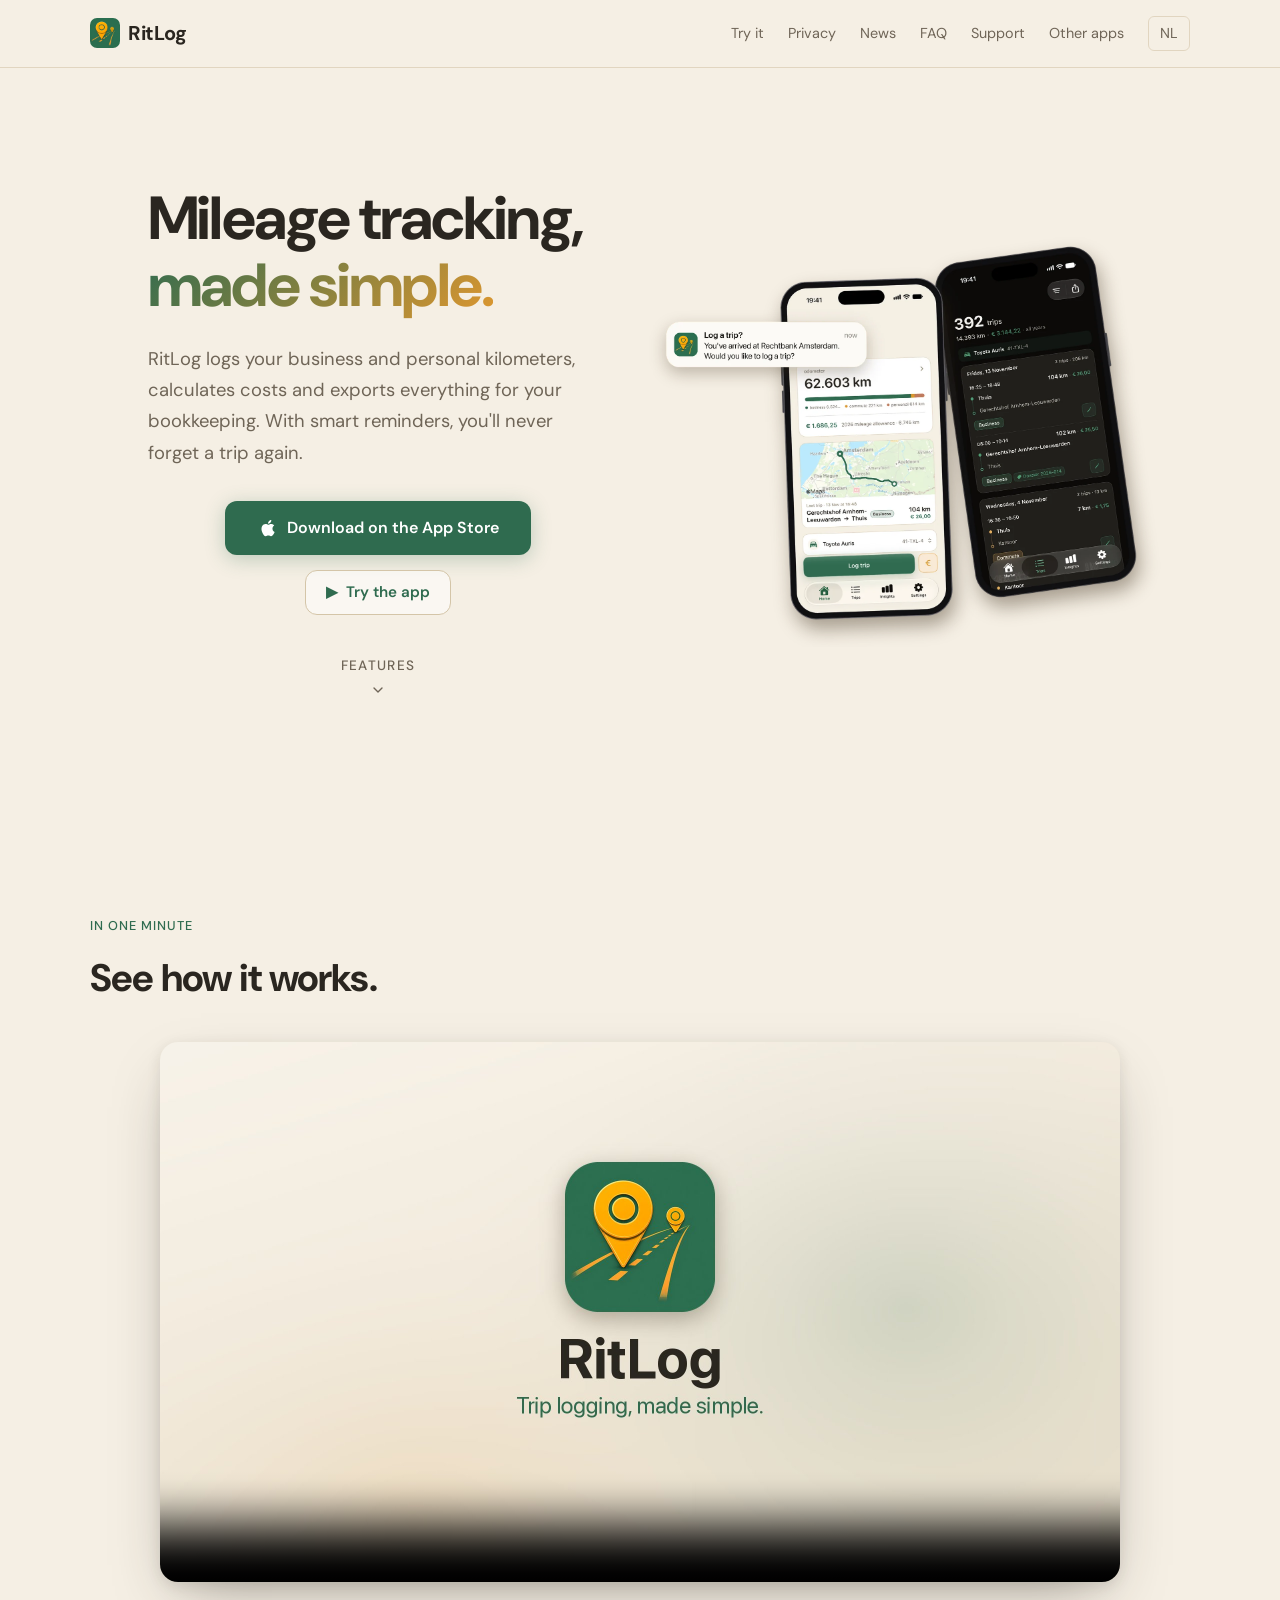
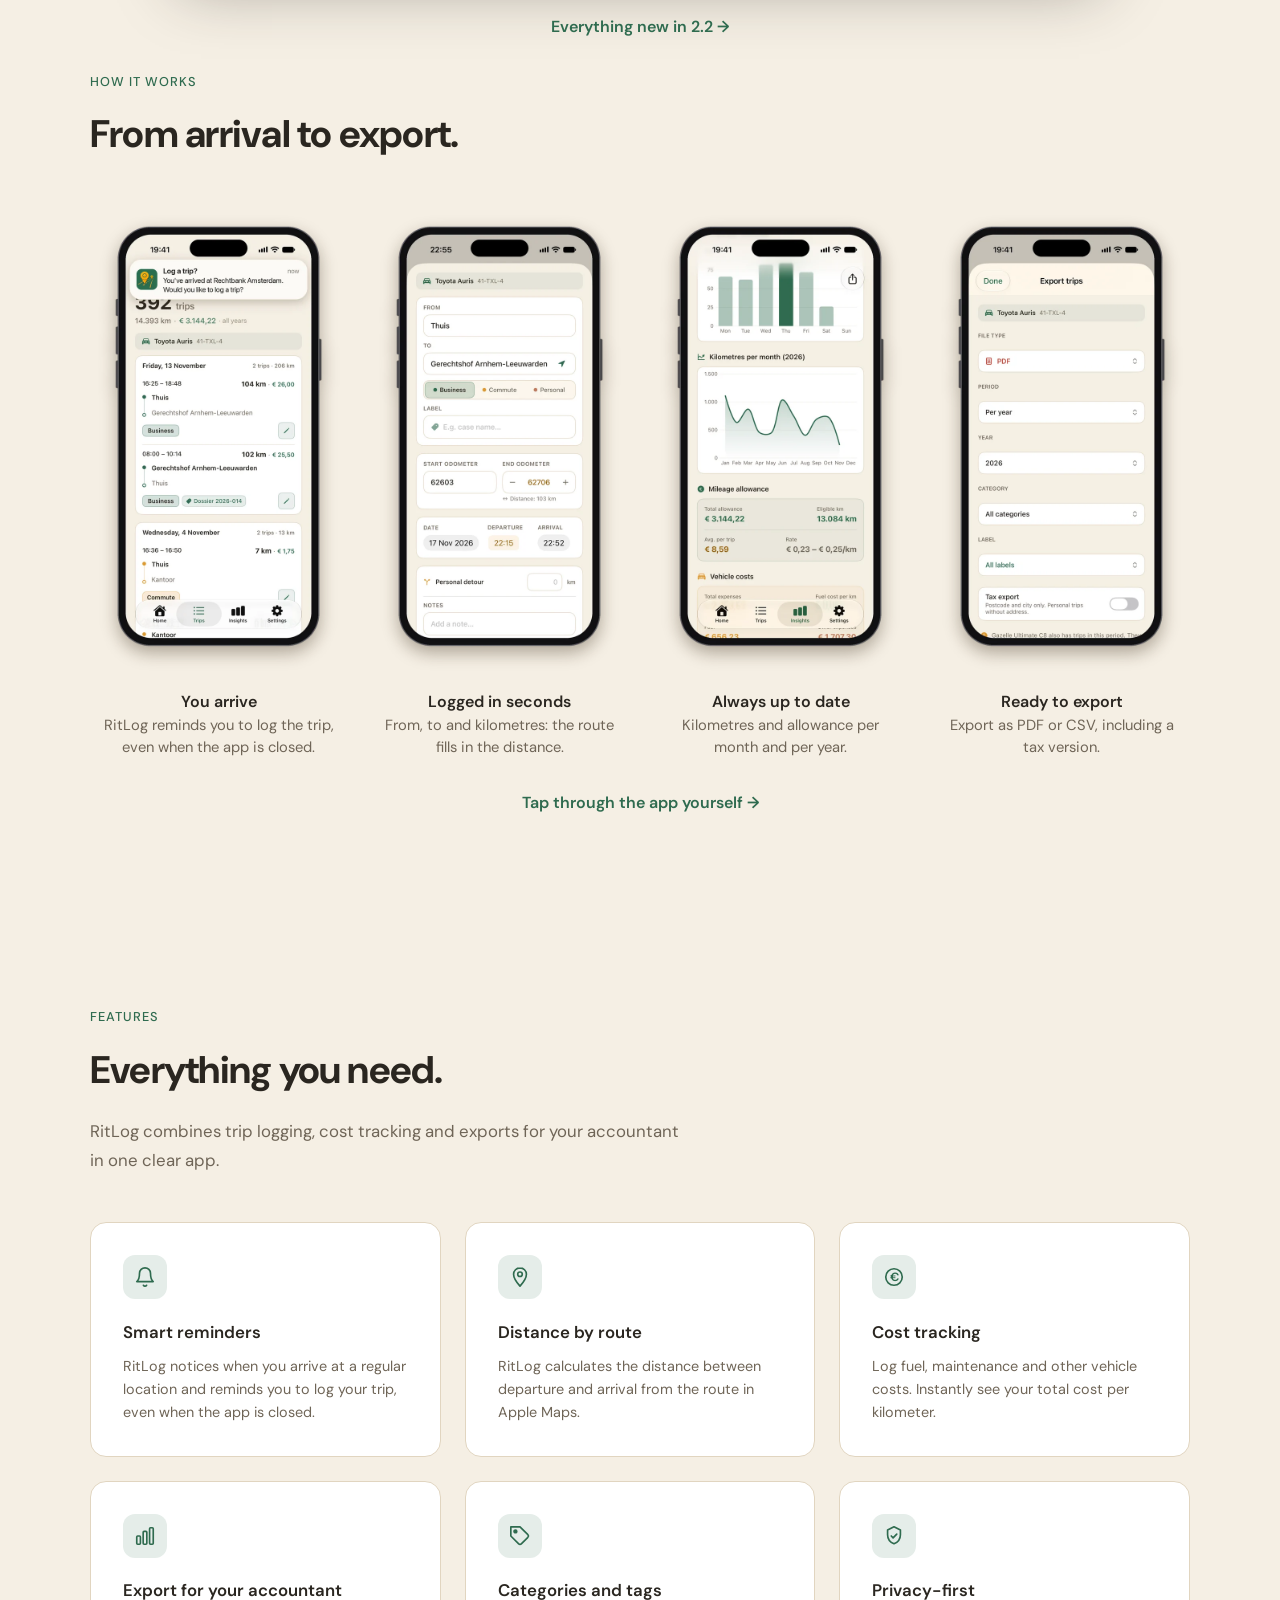
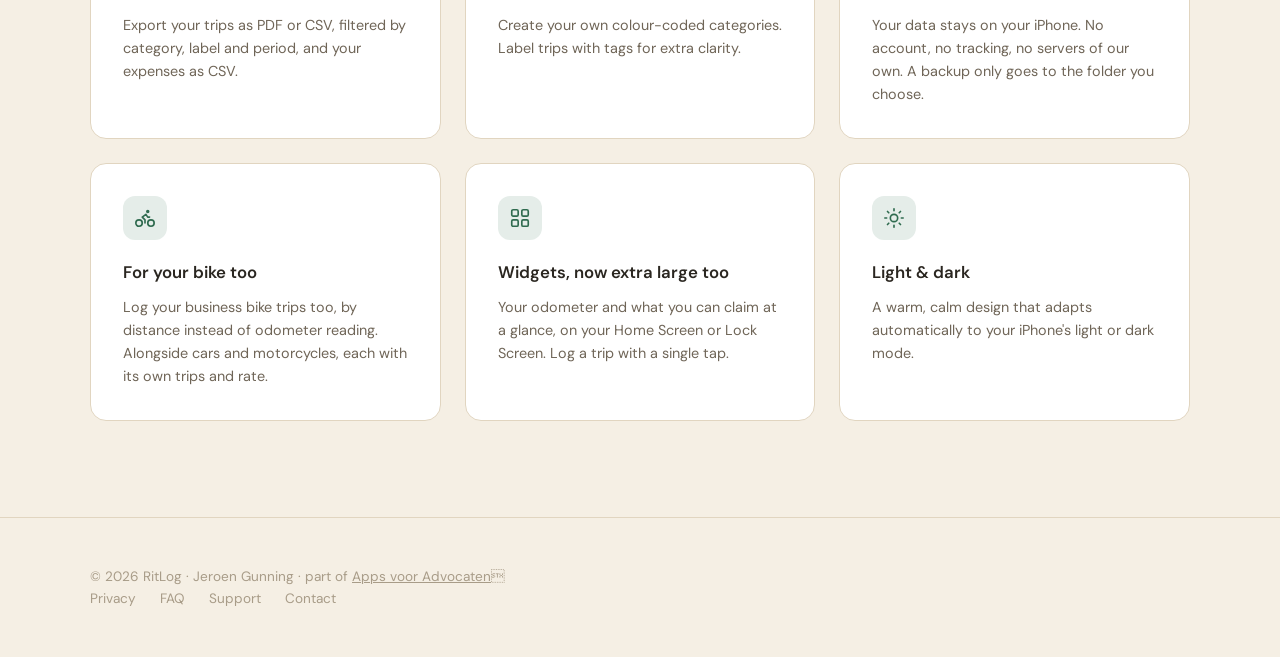
==== commit f48a53dd: "Engelse promovideo (stem Lily, Engelse ondertitels) op en/ homepage en en/news.html Co-Authored-By: " ====
--- a/en/index.html
+++ b/en/index.html
@@ -115,6 +115,9 @@
     @media(prefers-reduced-motion:reduce){.hero-shot .hs2,.hero-shot .hs3{animation:none;opacity:0}}
     /* Zo werkt het */
     .gal-sec{padding-top:1rem}
+    .vid-sec{padding-top:1rem;padding-bottom:1rem}
+    .vid-wrap{max-width:960px;margin:2rem auto 0;border-radius:18px;overflow:hidden;box-shadow:0 24px 60px -20px rgba(42,38,32,.4),0 4px 14px rgba(42,38,32,.1);background:#ece4d6;aspect-ratio:16/9}
+    .vid-wrap video{width:100%;height:100%;display:block}
     .gal{display:grid;grid-template-columns:repeat(4,1fr);gap:1.5rem;margin-top:2.5rem}
     .gal figure{margin:0;text-align:center}
     .gal img{width:100%;height:auto;display:block;transition:transform .3s ease}
@@ -165,6 +168,15 @@
     </div>
   </div>
 </div>
+</div></section>
+
+<section class="vid-sec" id="video"><div class="con">
+  <div class="sl">In one minute</div>
+  <h2 class="st">See how it works.</h2>
+  <div class="vid-wrap"><video controls playsinline preload="none" poster="/beelden/ritlog-promo-en.jpg" aria-label="Video: how RitLog works (1 minute, with subtitles)">
+    <source src="/beelden/ritlog-promo-en.mp4" type="video/mp4">
+  </video></div>
+  <p class="gal-more"><a href="/en/news.html">Everything new in 2.2 →</a></p>
 </div></section>
 
 <section class="gal-sec" id="zo-werkt-het"><div class="con">
